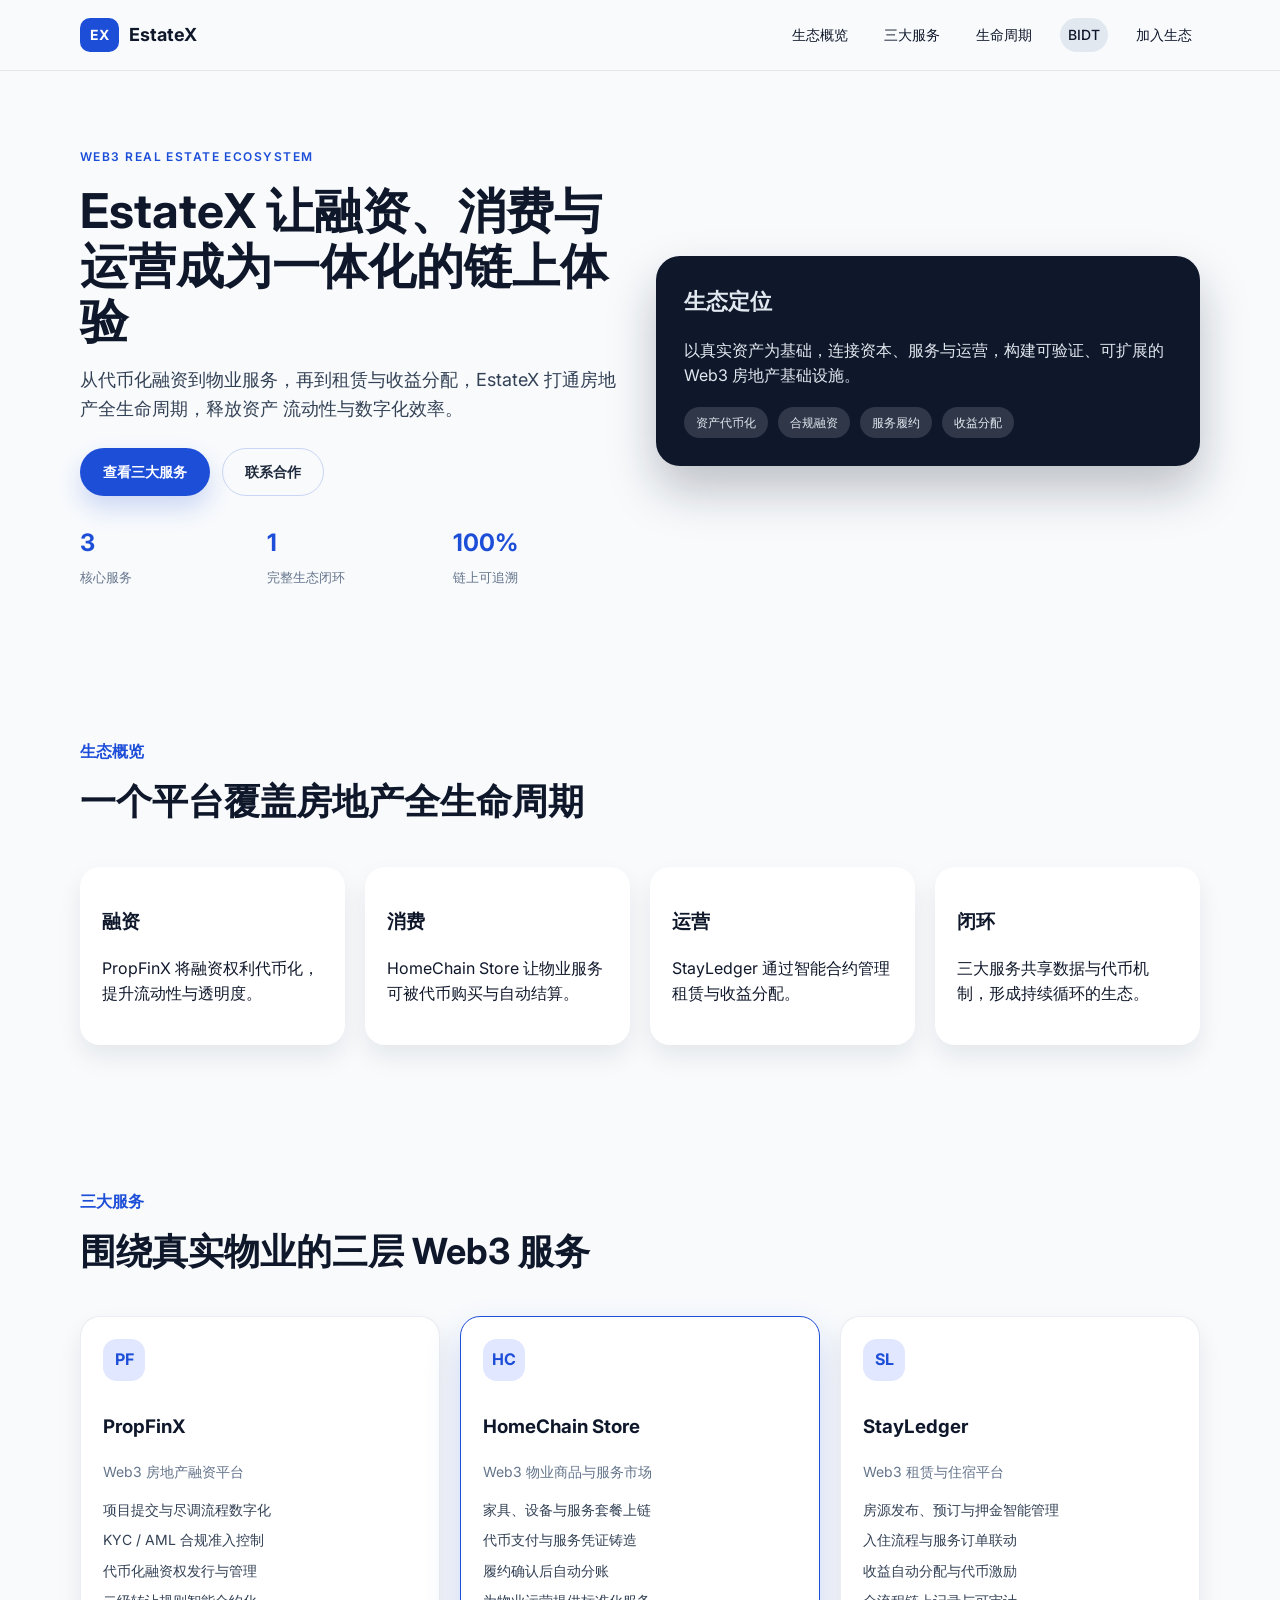
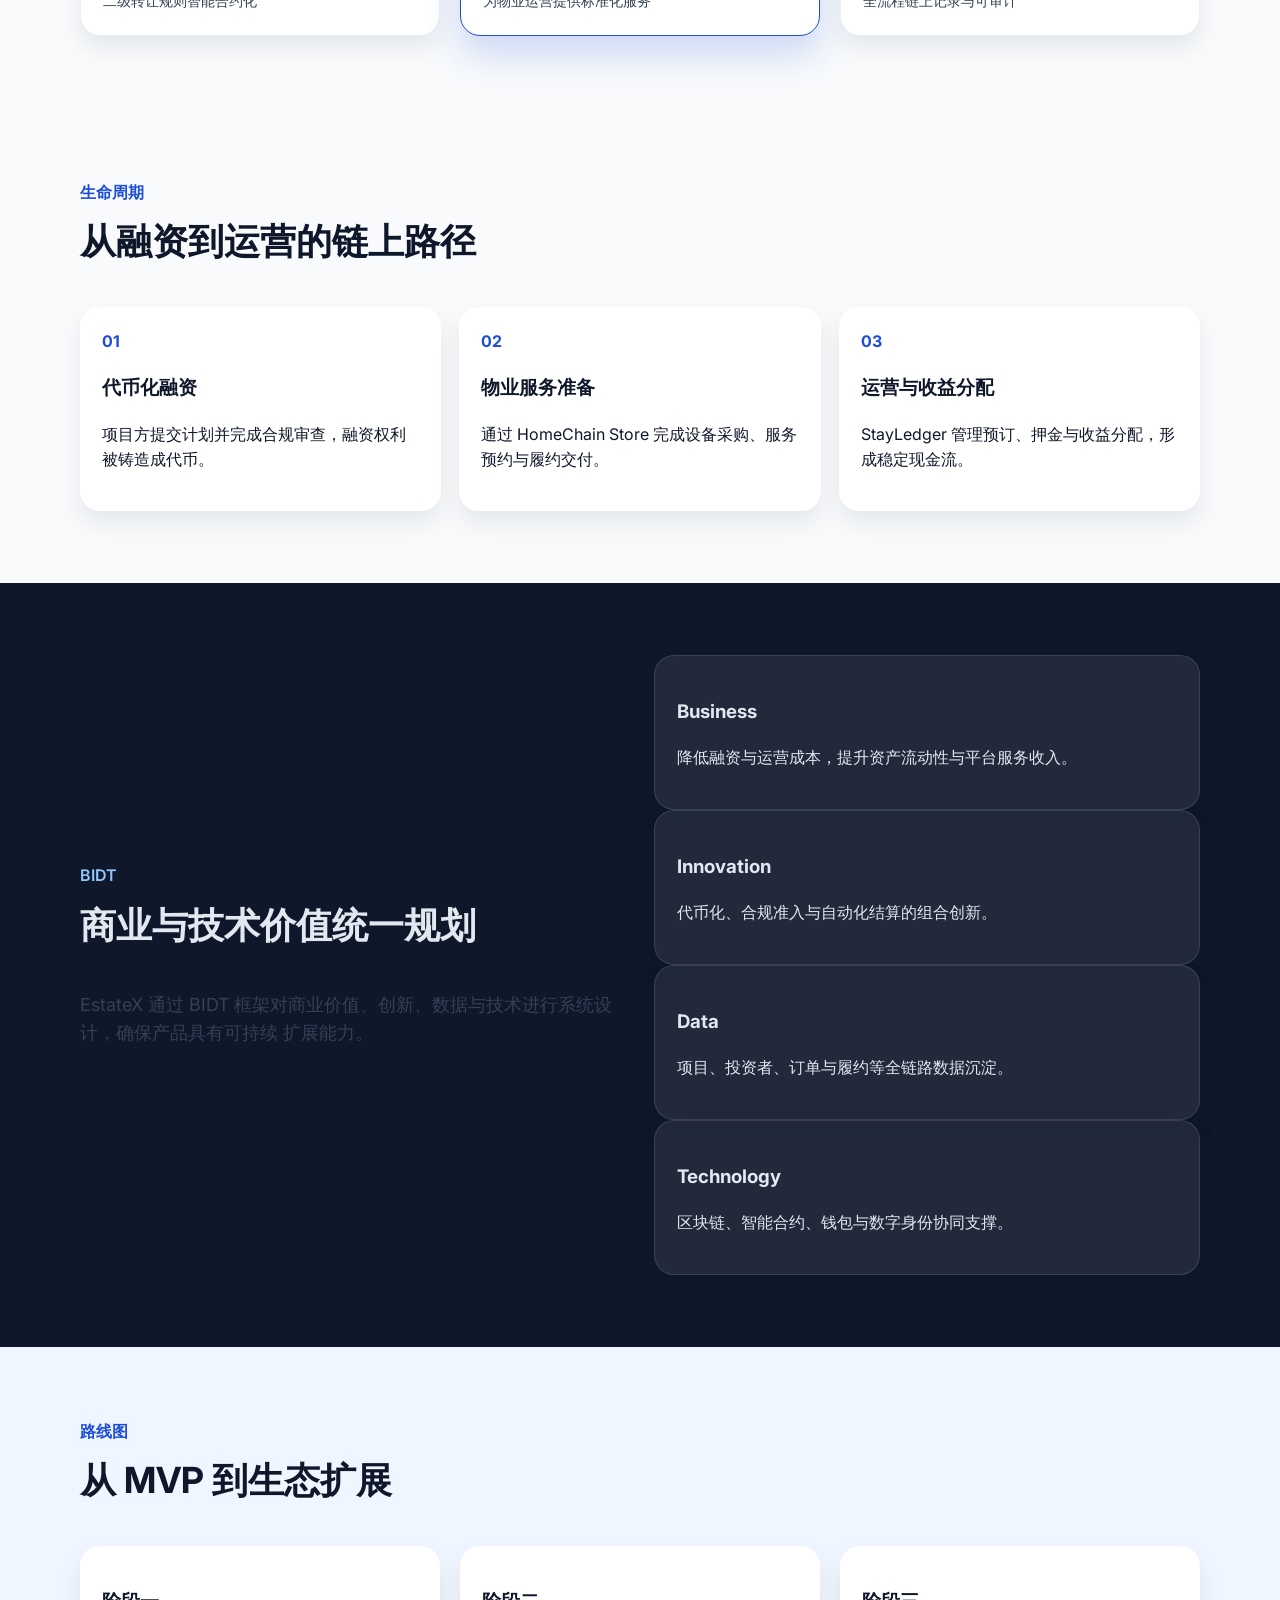
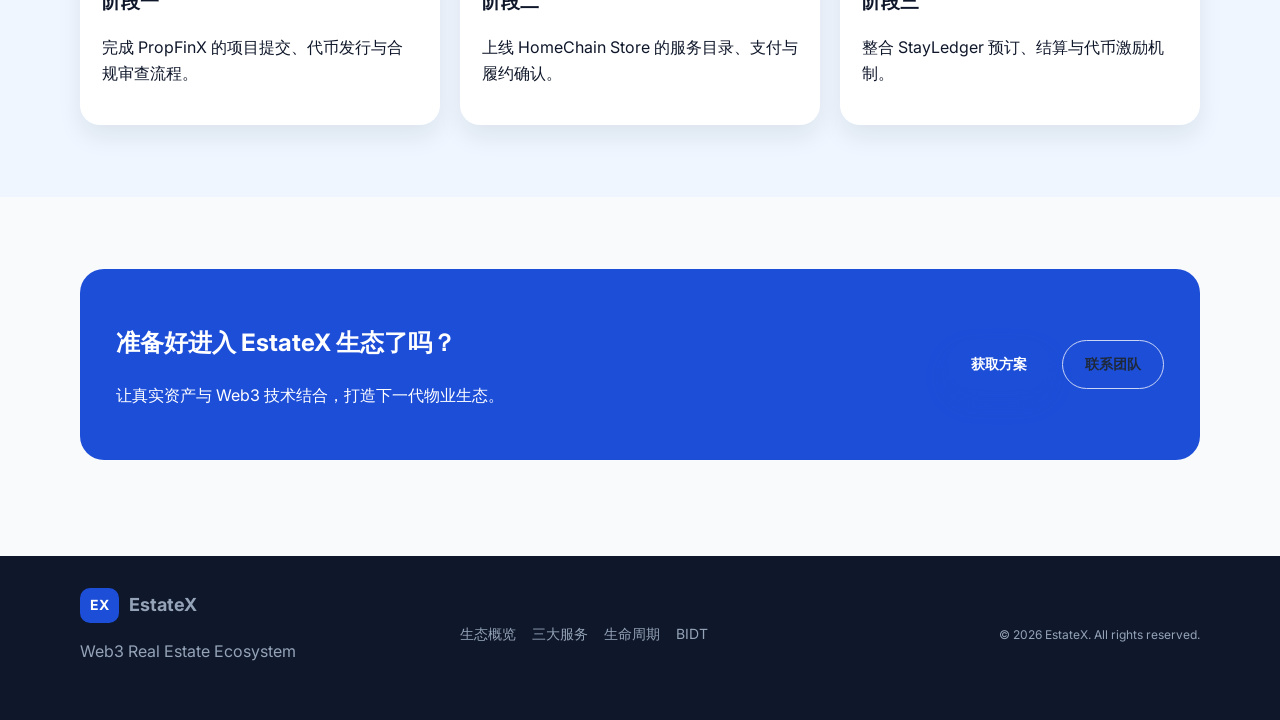
==== index.html @ 7e043b5d "first commit" ====
<!doctype html>
<html lang="zh-CN">
  <head>
    <meta charset="UTF-8" />
    <meta name="viewport" content="width=device-width, initial-scale=1.0" />
    <title>EstateX Web3 Property Ecosystem</title>
    <link rel="preconnect" href="https://fonts.googleapis.com" />
    <link rel="preconnect" href="https://fonts.gstatic.com" crossorigin />
    <link
      href="https://fonts.googleapis.com/css2?family=Inter:wght@300;400;500;600;700&display=swap"
      rel="stylesheet"
    />
    <link rel="stylesheet" href="styles.css" />
  </head>
  <body>
    <header class="site-header">
      <div class="container header-inner">
        <div class="brand">
          <span class="brand-mark">EX</span>
          <span class="brand-name">EstateX</span>
        </div>
        <nav class="nav">
          <a href="#overview">生态概览</a>
          <a href="#services">三大服务</a>
          <a href="#flow">生命周期</a>
          <a href="#bidi">BIDT</a>
          <a href="#cta">加入生态</a>
        </nav>
        <button class="nav-toggle" aria-label="打开导航">菜单</button>
      </div>
    </header>

    <main>
      <section class="hero">
        <div class="container hero-grid">
          <div class="hero-content">
            <p class="eyebrow">Web3 Real Estate Ecosystem</p>
            <h1>EstateX 让融资、消费与运营成为一体化的链上体验</h1>
            <p class="lead">
              从代币化融资到物业服务，再到租赁与收益分配，EstateX 打通房地产全生命周期，释放资产
              流动性与数字化效率。
            </p>
            <div class="hero-actions">
              <a class="button primary" href="#services">查看三大服务</a>
              <a class="button ghost" href="#cta">联系合作</a>
            </div>
            <div class="hero-metrics">
              <div>
                <h3>3</h3>
                <p>核心服务</p>
              </div>
              <div>
                <h3>1</h3>
                <p>完整生态闭环</p>
              </div>
              <div>
                <h3>100%</h3>
                <p>链上可追溯</p>
              </div>
            </div>
          </div>
          <div class="hero-card">
            <h2>生态定位</h2>
            <p>
              以真实资产为基础，连接资本、服务与运营，构建可验证、可扩展的 Web3 房地产基础设施。
            </p>
            <div class="tag-list">
              <span>资产代币化</span>
              <span>合规融资</span>
              <span>服务履约</span>
              <span>收益分配</span>
            </div>
          </div>
        </div>
      </section>

      <section id="overview" class="section overview">
        <div class="container">
          <div class="section-title">
            <p>生态概览</p>
            <h2>一个平台覆盖房地产全生命周期</h2>
          </div>
          <div class="overview-grid">
            <div class="overview-card">
              <h3>融资</h3>
              <p>PropFinX 将融资权利代币化，提升流动性与透明度。</p>
            </div>
            <div class="overview-card">
              <h3>消费</h3>
              <p>HomeChain Store 让物业服务可被代币购买与自动结算。</p>
            </div>
            <div class="overview-card">
              <h3>运营</h3>
              <p>StayLedger 通过智能合约管理租赁与收益分配。</p>
            </div>
            <div class="overview-card">
              <h3>闭环</h3>
              <p>三大服务共享数据与代币机制，形成持续循环的生态。</p>
            </div>
          </div>
        </div>
      </section>

      <section id="services" class="section services">
        <div class="container">
          <div class="section-title">
            <p>三大服务</p>
            <h2>围绕真实物业的三层 Web3 服务</h2>
          </div>
          <div class="service-grid">
            <article class="service-card">
              <div class="service-icon">PF</div>
              <h3>PropFinX</h3>
              <p class="service-subtitle">Web3 房地产融资平台</p>
              <ul class="service-list">
                <li>项目提交与尽调流程数字化</li>
                <li>KYC / AML 合规准入控制</li>
                <li>代币化融资权发行与管理</li>
                <li>二级转让规则智能合约化</li>
              </ul>
            </article>
            <article class="service-card highlight">
              <div class="service-icon">HC</div>
              <h3>HomeChain Store</h3>
              <p class="service-subtitle">Web3 物业商品与服务市场</p>
              <ul class="service-list">
                <li>家具、设备与服务套餐上链</li>
                <li>代币支付与服务凭证铸造</li>
                <li>履约确认后自动分账</li>
                <li>为物业运营提供标准化服务</li>
              </ul>
            </article>
            <article class="service-card">
              <div class="service-icon">SL</div>
              <h3>StayLedger</h3>
              <p class="service-subtitle">Web3 租赁与住宿平台</p>
              <ul class="service-list">
                <li>房源发布、预订与押金智能管理</li>
                <li>入住流程与服务订单联动</li>
                <li>收益自动分配与代币激励</li>
                <li>全流程链上记录与可审计</li>
              </ul>
            </article>
          </div>
        </div>
      </section>

      <section id="flow" class="section flow">
        <div class="container">
          <div class="section-title">
            <p>生命周期</p>
            <h2>从融资到运营的链上路径</h2>
          </div>
          <div class="flow-steps">
            <div class="flow-step">
              <span>01</span>
              <h3>代币化融资</h3>
              <p>项目方提交计划并完成合规审查，融资权利被铸造成代币。</p>
            </div>
            <div class="flow-step">
              <span>02</span>
              <h3>物业服务准备</h3>
              <p>通过 HomeChain Store 完成设备采购、服务预约与履约交付。</p>
            </div>
            <div class="flow-step">
              <span>03</span>
              <h3>运营与收益分配</h3>
              <p>StayLedger 管理预订、押金与收益分配，形成稳定现金流。</p>
            </div>
          </div>
        </div>
      </section>

      <section id="bidi" class="section bidi">
        <div class="container bidi-grid">
          <div>
            <div class="section-title">
              <p>BIDT</p>
              <h2>商业与技术价值统一规划</h2>
            </div>
            <p class="lead">
              EstateX 通过 BIDT 框架对商业价值、创新、数据与技术进行系统设计，确保产品具有可持续
              扩展能力。
            </p>
          </div>
          <div class="bidi-cards">
            <div class="bidi-card">
              <h3>Business</h3>
              <p>降低融资与运营成本，提升资产流动性与平台服务收入。</p>
            </div>
            <div class="bidi-card">
              <h3>Innovation</h3>
              <p>代币化、合规准入与自动化结算的组合创新。</p>
            </div>
            <div class="bidi-card">
              <h3>Data</h3>
              <p>项目、投资者、订单与履约等全链路数据沉淀。</p>
            </div>
            <div class="bidi-card">
              <h3>Technology</h3>
              <p>区块链、智能合约、钱包与数字身份协同支撑。</p>
            </div>
          </div>
        </div>
      </section>

      <section class="section roadmap">
        <div class="container">
          <div class="section-title">
            <p>路线图</p>
            <h2>从 MVP 到生态扩展</h2>
          </div>
          <div class="roadmap-grid">
            <div class="roadmap-card">
              <h3>阶段一</h3>
              <p>完成 PropFinX 的项目提交、代币发行与合规审查流程。</p>
            </div>
            <div class="roadmap-card">
              <h3>阶段二</h3>
              <p>上线 HomeChain Store 的服务目录、支付与履约确认。</p>
            </div>
            <div class="roadmap-card">
              <h3>阶段三</h3>
              <p>整合 StayLedger 预订、结算与代币激励机制。</p>
            </div>
          </div>
        </div>
      </section>

      <section id="cta" class="section cta">
        <div class="container cta-box">
          <div>
            <h2>准备好进入 EstateX 生态了吗？</h2>
            <p>让真实资产与 Web3 技术结合，打造下一代物业生态。</p>
          </div>
          <div class="cta-actions">
            <a class="button primary" href="#services">获取方案</a>
            <a class="button ghost" href="mailto:contact@estatex.io">联系团队</a>
          </div>
        </div>
      </section>
    </main>

    <footer class="site-footer">
      <div class="container footer-grid">
        <div>
          <div class="brand">
            <span class="brand-mark">EX</span>
            <span class="brand-name">EstateX</span>
          </div>
          <p>Web3 Real Estate Ecosystem</p>
        </div>
        <div class="footer-links">
          <a href="#overview">生态概览</a>
          <a href="#services">三大服务</a>
          <a href="#flow">生命周期</a>
          <a href="#bidi">BIDT</a>
        </div>
        <div class="footer-note">
          <p>© 2026 EstateX. All rights reserved.</p>
        </div>
      </div>
    </footer>

    <script src="app.js"></script>
  </body>
</html>
---- styles.css ----
*,
*::before,
*::after {
  box-sizing: border-box;
}

body {
  margin: 0;
  font-family: "Inter", "PingFang SC", "Microsoft YaHei", sans-serif;
  color: #0f172a;
  background: #f8fafc;
  line-height: 1.6;
}

a {
  color: inherit;
  text-decoration: none;
}

img {
  max-width: 100%;
  display: block;
}

.container {
  width: min(1120px, 90%);
  margin: 0 auto;
}

.site-header {
  position: sticky;
  top: 0;
  z-index: 10;
  background: rgba(248, 250, 252, 0.9);
  backdrop-filter: blur(12px);
  border-bottom: 1px solid rgba(15, 23, 42, 0.08);
}

.header-inner {
  display: flex;
  align-items: center;
  justify-content: space-between;
  padding: 18px 0;
  gap: 24px;
}

.brand {
  display: flex;
  align-items: center;
  gap: 10px;
  font-weight: 700;
}

.brand-mark {
  background: #1d4ed8;
  color: #fff;
  padding: 6px 10px;
  border-radius: 10px;
  font-size: 14px;
}

.brand-name {
  font-size: 18px;
}

.nav {
  display: flex;
  gap: 20px;
  font-size: 14px;
  font-weight: 500;
}

.nav a {
  padding: 6px 8px;
  border-radius: 999px;
  transition: all 0.2s ease;
}

.nav a.active,
.nav a:hover {
  background: #e2e8f0;
}

.nav-toggle {
  display: none;
  background: #0f172a;
  color: #fff;
  border: none;
  padding: 8px 12px;
  border-radius: 999px;
  font-size: 14px;
  cursor: pointer;
}

.hero {
  padding: 64px 0 80px;
}

.hero-grid {
  display: grid;
  grid-template-columns: repeat(auto-fit, minmax(280px, 1fr));
  gap: 32px;
  align-items: center;
}

.hero-content h1 {
  font-size: clamp(32px, 4vw, 48px);
  line-height: 1.15;
  margin: 16px 0;
}

.eyebrow {
  letter-spacing: 0.12em;
  text-transform: uppercase;
  font-size: 12px;
  color: #1d4ed8;
  font-weight: 600;
}

.lead {
  font-size: 18px;
  color: #334155;
}

.hero-actions {
  display: flex;
  gap: 12px;
  margin: 24px 0;
  flex-wrap: wrap;
}

.button {
  display: inline-flex;
  align-items: center;
  justify-content: center;
  padding: 12px 22px;
  border-radius: 999px;
  font-weight: 600;
  font-size: 14px;
  border: 1px solid transparent;
  transition: all 0.2s ease;
}

.button.primary {
  background: #1d4ed8;
  color: #fff;
  box-shadow: 0 12px 24px rgba(29, 78, 216, 0.2);
}

.button.primary:hover {
  background: #1e40af;
}

.button.ghost {
  background: transparent;
  border-color: #cbd5f5;
  color: #1e293b;
}

.button.ghost:hover {
  background: #e2e8f0;
}

.hero-metrics {
  display: grid;
  grid-template-columns: repeat(auto-fit, minmax(120px, 1fr));
  gap: 16px;
  margin-top: 28px;
}

.hero-metrics h3 {
  margin: 0;
  font-size: 24px;
  color: #1d4ed8;
}

.hero-metrics p {
  margin: 4px 0 0;
  color: #64748b;
  font-size: 13px;
}

.hero-card {
  background: #0f172a;
  color: #e2e8f0;
  padding: 28px;
  border-radius: 24px;
  box-shadow: 0 24px 48px rgba(15, 23, 42, 0.25);
}

.hero-card h2 {
  margin-top: 0;
  font-size: 22px;
}

.tag-list {
  display: flex;
  flex-wrap: wrap;
  gap: 10px;
  margin-top: 18px;
}

.tag-list span {
  background: rgba(226, 232, 240, 0.15);
  padding: 6px 12px;
  border-radius: 999px;
  font-size: 12px;
}

.section {
  padding: 72px 0;
}

.section-title {
  margin-bottom: 36px;
}

.section-title p {
  color: #1d4ed8;
  font-weight: 600;
  margin: 0 0 8px;
}

.section-title h2 {
  margin: 0;
  font-size: clamp(26px, 3vw, 36px);
}

.overview-grid,
.service-grid,
.roadmap-grid {
  display: grid;
  grid-template-columns: repeat(auto-fit, minmax(220px, 1fr));
  gap: 20px;
}

.overview-card,
.service-card,
.roadmap-card,
.flow-step,
.bidi-card {
  background: #fff;
  border-radius: 20px;
  padding: 22px;
  box-shadow: 0 12px 24px rgba(15, 23, 42, 0.08);
}

.service-card {
  border: 1px solid rgba(148, 163, 184, 0.2);
}

.service-card.highlight {
  border-color: #1d4ed8;
  box-shadow: 0 18px 36px rgba(29, 78, 216, 0.2);
}

.service-icon {
  display: inline-flex;
  align-items: center;
  justify-content: center;
  width: 42px;
  height: 42px;
  border-radius: 14px;
  background: #e0e7ff;
  color: #1d4ed8;
  font-weight: 700;
  margin-bottom: 12px;
}

.service-subtitle {
  color: #64748b;
  margin: 4px 0 16px;
  font-size: 14px;
}

.service-list {
  list-style: none;
  padding: 0;
  margin: 0;
  display: grid;
  gap: 8px;
  font-size: 14px;
  color: #334155;
}

.flow-steps {
  display: grid;
  grid-template-columns: repeat(auto-fit, minmax(240px, 1fr));
  gap: 18px;
}

.flow-step span {
  color: #1d4ed8;
  font-weight: 700;
  font-size: 16px;
}

.bidi {
  background: #0f172a;
  color: #e2e8f0;
}

.bidi .section-title p {
  color: #93c5fd;
}

.bidi-grid {
  display: grid;
  grid-template-columns: repeat(auto-fit, minmax(260px, 1fr));
  gap: 28px;
  align-items: center;
}

.bidi-card {
  background: rgba(255, 255, 255, 0.08);
  color: #e2e8f0;
  border: 1px solid rgba(148, 163, 184, 0.2);
}

.roadmap {
  background: #eff6ff;
}

.cta {
  padding-bottom: 96px;
}

.cta-box {
  background: #1d4ed8;
  color: #fff;
  padding: 36px;
  border-radius: 24px;
  display: flex;
  align-items: center;
  justify-content: space-between;
  gap: 24px;
  flex-wrap: wrap;
}

.cta-actions {
  display: flex;
  gap: 12px;
  flex-wrap: wrap;
}

.site-footer {
  background: #0f172a;
  color: #94a3b8;
  padding: 32px 0 40px;
}

.footer-grid {
  display: grid;
  grid-template-columns: repeat(auto-fit, minmax(200px, 1fr));
  gap: 20px;
  align-items: center;
}

.footer-links {
  display: flex;
  gap: 16px;
  flex-wrap: wrap;
  font-size: 14px;
}

.footer-note {
  text-align: right;
  font-size: 12px;
}

@media (max-width: 860px) {
  .nav {
    position: absolute;
    top: 72px;
    right: 5%;
    background: #fff;
    padding: 18px;
    border-radius: 16px;
    flex-direction: column;
    gap: 12px;
    box-shadow: 0 18px 36px rgba(15, 23, 42, 0.12);
    transform: scale(0.95);
    opacity: 0;
    pointer-events: none;
    transition: all 0.2s ease;
  }

  .nav.open {
    opacity: 1;
    pointer-events: auto;
    transform: scale(1);
  }

  .nav-toggle {
    display: inline-flex;
  }

  .footer-note {
    text-align: left;
  }
}

@media (max-width: 600px) {
  .hero {
    padding-top: 32px;
  }

  .cta-box {
    padding: 28px;
  }
}
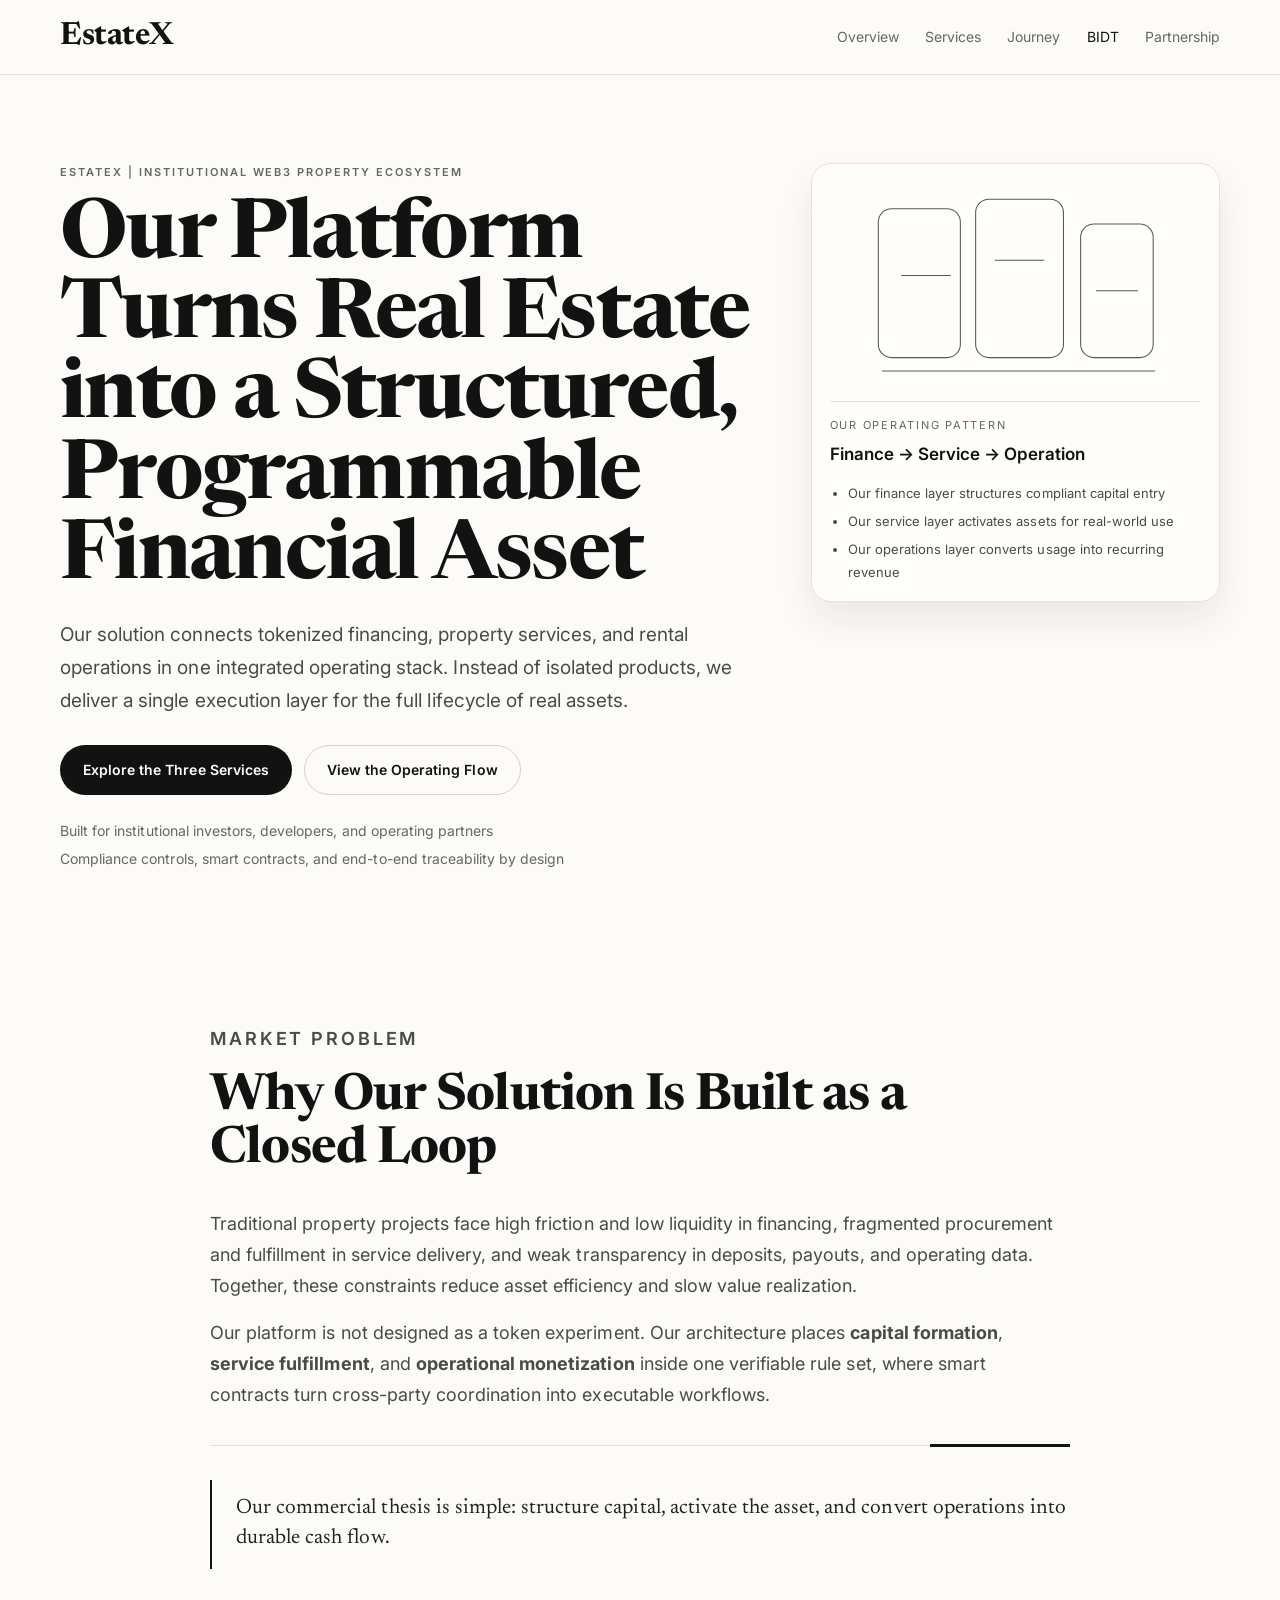
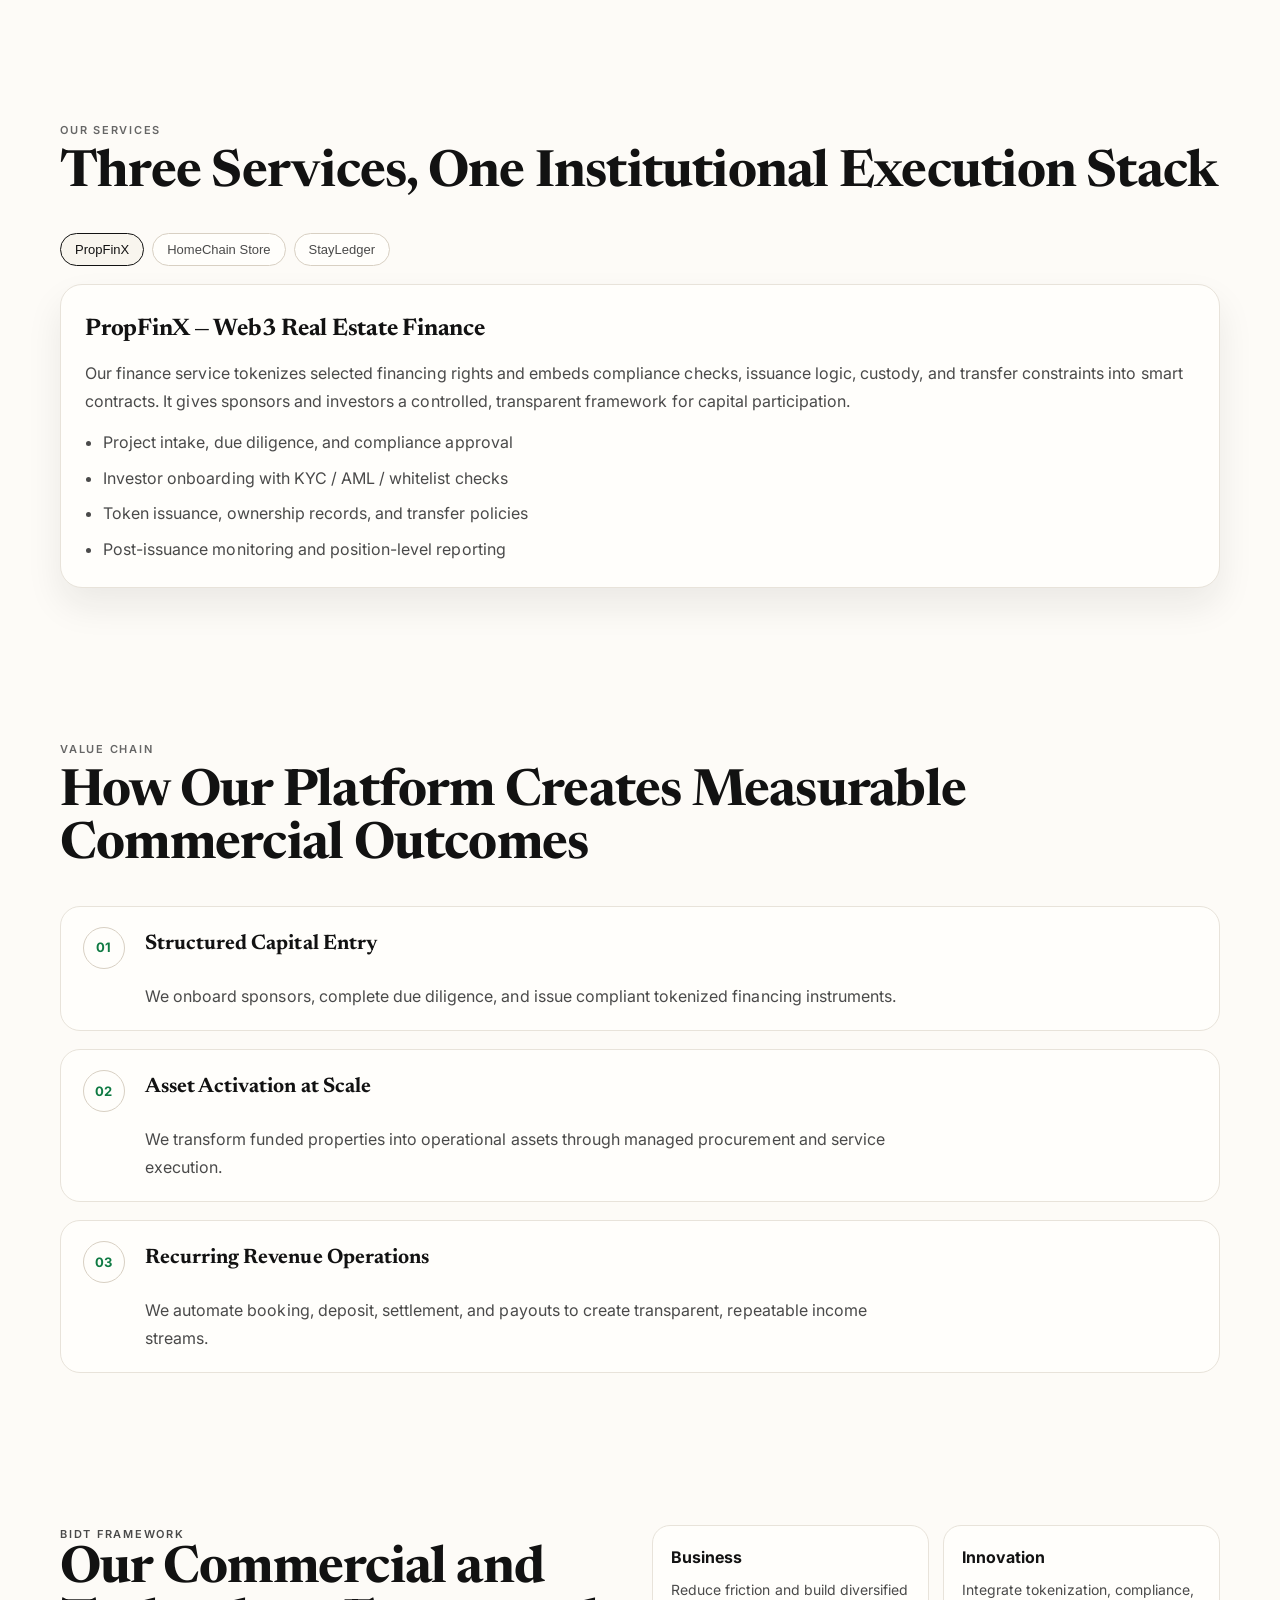
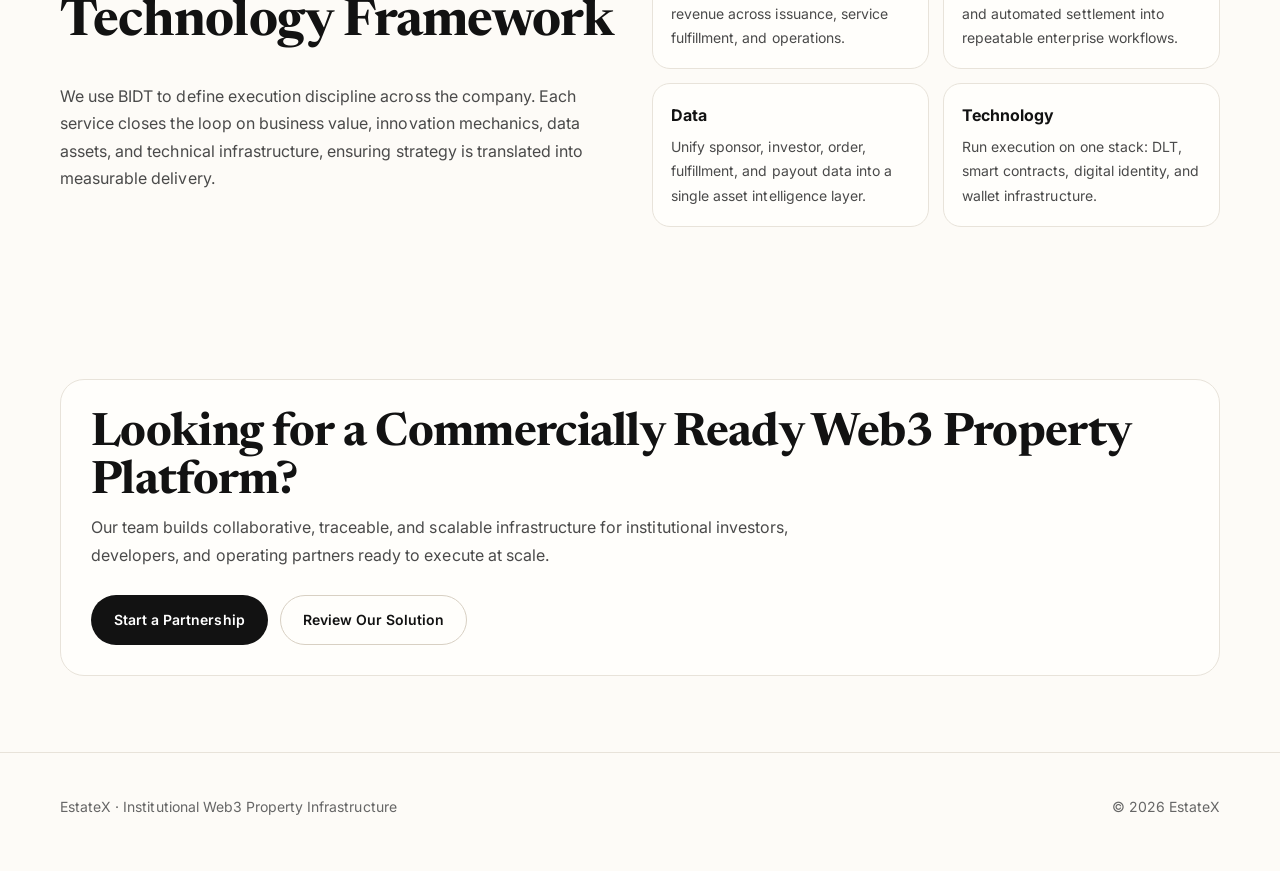
==== commit 70739354: "Refine premium site copy, layout, and interactions" ====
--- a/index.html
+++ b/index.html
@@ -1,267 +1,241 @@
 <!doctype html>
-<html lang="zh-CN">
+<html lang="en">
   <head>
     <meta charset="UTF-8" />
     <meta name="viewport" content="width=device-width, initial-scale=1.0" />
-    <title>EstateX Web3 Property Ecosystem</title>
+    <title>EstateX | Institutional Web3 Property Ecosystem</title>
     <link rel="preconnect" href="https://fonts.googleapis.com" />
     <link rel="preconnect" href="https://fonts.gstatic.com" crossorigin />
     <link
-      href="https://fonts.googleapis.com/css2?family=Inter:wght@300;400;500;600;700&display=swap"
+      href="https://fonts.googleapis.com/css2?family=Inter:wght@400;500;600;700&family=Newsreader:opsz,wght@6..72,500;6..72,700&display=swap"
       rel="stylesheet"
     />
     <link rel="stylesheet" href="styles.css" />
   </head>
   <body>
+    <div class="progress"></div>
     <header class="site-header">
-      <div class="container header-inner">
-        <div class="brand">
-          <span class="brand-mark">EX</span>
-          <span class="brand-name">EstateX</span>
-        </div>
+      <div class="shell header-inner">
+        <a class="brand" href="#top">EstateX</a>
         <nav class="nav">
-          <a href="#overview">生态概览</a>
-          <a href="#services">三大服务</a>
-          <a href="#flow">生命周期</a>
-          <a href="#bidi">BIDT</a>
-          <a href="#cta">加入生态</a>
+          <a href="#overview" class="scroll-link">Overview</a>
+          <a href="#services" class="scroll-link">Services</a>
+          <a href="#journey" class="scroll-link">Journey</a>
+          <a href="#bidi" class="scroll-link">BIDT</a>
+          <a href="#cta" class="scroll-link">Partnership</a>
         </nav>
-        <button class="nav-toggle" aria-label="打开导航">菜单</button>
+        <button class="nav-toggle" aria-label="Open navigation">Menu</button>
       </div>
     </header>
 
-    <main>
-      <section class="hero">
-        <div class="container hero-grid">
-          <div class="hero-content">
-            <p class="eyebrow">Web3 Real Estate Ecosystem</p>
-            <h1>EstateX 让融资、消费与运营成为一体化的链上体验</h1>
+    <main id="top">
+      <section class="hero" data-reveal>
+        <div class="shell hero-grid">
+          <article class="hero-main">
+            <p class="eyebrow">EstateX | Institutional Web3 Property Ecosystem</p>
+            <h1>Our Platform Turns Real Estate into a Structured, Programmable Financial Asset</h1>
             <p class="lead">
-              从代币化融资到物业服务，再到租赁与收益分配，EstateX 打通房地产全生命周期，释放资产
-              流动性与数字化效率。
+              Our solution connects tokenized financing, property services, and rental operations in one integrated
+              operating stack. Instead of isolated products, we deliver a single execution layer for the full
+              lifecycle of real assets.
             </p>
             <div class="hero-actions">
-              <a class="button primary" href="#services">查看三大服务</a>
-              <a class="button ghost" href="#cta">联系合作</a>
+              <a href="#services" class="button solid scroll-link">Explore the Three Services</a>
+              <a href="#journey" class="button ghost scroll-link">View the Operating Flow</a>
             </div>
-            <div class="hero-metrics">
-              <div>
-                <h3>3</h3>
-                <p>核心服务</p>
-              </div>
-              <div>
-                <h3>1</h3>
-                <p>完整生态闭环</p>
-              </div>
-              <div>
-                <h3>100%</h3>
-                <p>链上可追溯</p>
-              </div>
+            <ul class="hero-meta">
+              <li>Built for institutional investors, developers, and operating partners</li>
+              <li>Compliance controls, smart contracts, and end-to-end traceability by design</li>
+            </ul>
+          </article>
+          <aside class="hero-aside">
+            <svg viewBox="0 0 320 220" aria-hidden="true">
+              <rect x="16" y="28" width="86" height="156" rx="14"></rect>
+              <rect x="118" y="18" width="92" height="166" rx="14"></rect>
+              <rect x="228" y="44" width="76" height="140" rx="14"></rect>
+              <path d="M20 198h286"></path>
+              <path d="M40 98h52M138 82h52M244 114h44"></path>
+            </svg>
+            <div class="aside-note">
+              <p>Our Operating Pattern</p>
+              <h3>Finance → Service → Operation</h3>
+              <ul>
+                <li>Our finance layer structures compliant capital entry</li>
+                <li>Our service layer activates assets for real-world use</li>
+                <li>Our operations layer converts usage into recurring revenue</li>
+              </ul>
             </div>
-          </div>
-          <div class="hero-card">
-            <h2>生态定位</h2>
-            <p>
-              以真实资产为基础，连接资本、服务与运营，构建可验证、可扩展的 Web3 房地产基础设施。
-            </p>
-            <div class="tag-list">
-              <span>资产代币化</span>
-              <span>合规融资</span>
-              <span>服务履约</span>
-              <span>收益分配</span>
-            </div>
-          </div>
-        </div>
-      </section>
-
-      <section id="overview" class="section overview">
-        <div class="container">
-          <div class="section-title">
-            <p>生态概览</p>
-            <h2>一个平台覆盖房地产全生命周期</h2>
-          </div>
-          <div class="overview-grid">
-            <div class="overview-card">
-              <h3>融资</h3>
-              <p>PropFinX 将融资权利代币化，提升流动性与透明度。</p>
-            </div>
-            <div class="overview-card">
-              <h3>消费</h3>
-              <p>HomeChain Store 让物业服务可被代币购买与自动结算。</p>
-            </div>
-            <div class="overview-card">
-              <h3>运营</h3>
-              <p>StayLedger 通过智能合约管理租赁与收益分配。</p>
-            </div>
-            <div class="overview-card">
-              <h3>闭环</h3>
-              <p>三大服务共享数据与代币机制，形成持续循环的生态。</p>
-            </div>
-          </div>
-        </div>
-      </section>
-
-      <section id="services" class="section services">
-        <div class="container">
-          <div class="section-title">
-            <p>三大服务</p>
-            <h2>围绕真实物业的三层 Web3 服务</h2>
-          </div>
-          <div class="service-grid">
-            <article class="service-card">
-              <div class="service-icon">PF</div>
-              <h3>PropFinX</h3>
-              <p class="service-subtitle">Web3 房地产融资平台</p>
-              <ul class="service-list">
-                <li>项目提交与尽调流程数字化</li>
-                <li>KYC / AML 合规准入控制</li>
-                <li>代币化融资权发行与管理</li>
-                <li>二级转让规则智能合约化</li>
-              </ul>
-            </article>
-            <article class="service-card highlight">
-              <div class="service-icon">HC</div>
-              <h3>HomeChain Store</h3>
-              <p class="service-subtitle">Web3 物业商品与服务市场</p>
-              <ul class="service-list">
-                <li>家具、设备与服务套餐上链</li>
-                <li>代币支付与服务凭证铸造</li>
-                <li>履约确认后自动分账</li>
-                <li>为物业运营提供标准化服务</li>
-              </ul>
-            </article>
-            <article class="service-card">
-              <div class="service-icon">SL</div>
-              <h3>StayLedger</h3>
-              <p class="service-subtitle">Web3 租赁与住宿平台</p>
-              <ul class="service-list">
-                <li>房源发布、预订与押金智能管理</li>
-                <li>入住流程与服务订单联动</li>
-                <li>收益自动分配与代币激励</li>
-                <li>全流程链上记录与可审计</li>
-              </ul>
-            </article>
-          </div>
-        </div>
-      </section>
-
-      <section id="flow" class="section flow">
-        <div class="container">
-          <div class="section-title">
-            <p>生命周期</p>
-            <h2>从融资到运营的链上路径</h2>
-          </div>
-          <div class="flow-steps">
-            <div class="flow-step">
+          </aside>
+        </div>
+      </section>
+
+      <section id="overview" class="section" data-reveal>
+        <div class="shell text-flow">
+          <header class="section-head">
+            <p>Market Problem</p>
+            <h2>Why Our Solution Is Built as a Closed Loop</h2>
+          </header>
+          <p>
+            Traditional property projects face high friction and low liquidity in financing, fragmented procurement
+            and fulfillment in service delivery, and weak transparency in deposits, payouts, and operating data.
+            Together, these constraints reduce asset efficiency and slow value realization.
+          </p>
+          <p>
+            Our platform is not designed as a token experiment. Our architecture places
+            <strong>capital formation</strong>, <strong>service fulfillment</strong>, and
+            <strong>operational monetization</strong> inside one verifiable rule set, where smart contracts
+            turn cross-party coordination into executable workflows.
+          </p>
+          <div class="long-divider"></div>
+          <blockquote>
+            Our commercial thesis is simple: structure capital, activate the asset, and convert operations into durable cash flow.
+          </blockquote>
+        </div>
+      </section>
+
+      <section id="services" class="section" data-reveal>
+        <div class="shell">
+          <header class="section-head">
+            <p>Our Services</p>
+            <h2>Three Services, One Institutional Execution Stack</h2>
+          </header>
+          <div class="service-tabs" role="tablist" aria-label="Service switcher">
+            <button class="tab is-active" data-tab="propfinx" aria-selected="true">PropFinX</button>
+            <button class="tab" data-tab="homechain" aria-selected="false">HomeChain Store</button>
+            <button class="tab" data-tab="stayledger" aria-selected="false">StayLedger</button>
+          </div>
+
+          <div class="service-panel is-active" data-panel="propfinx">
+            <h3>PropFinX — Web3 Real Estate Finance</h3>
+            <p>
+              Our finance service tokenizes selected financing rights and embeds compliance checks, issuance logic,
+              custody, and transfer constraints into smart contracts. It gives sponsors and investors a controlled,
+              transparent framework for capital participation.
+            </p>
+            <ul>
+              <li>Project intake, due diligence, and compliance approval</li>
+              <li>Investor onboarding with KYC / AML / whitelist checks</li>
+              <li>Token issuance, ownership records, and transfer policies</li>
+              <li>Post-issuance monitoring and position-level reporting</li>
+            </ul>
+          </div>
+
+          <div class="service-panel" data-panel="homechain">
+            <h3>HomeChain Store — Property Goods & Services</h3>
+            <p>
+              Our service marketplace unifies property procurement and fulfillment in one governed process.
+              Funded assets can source furniture, equipment, cleaning, and maintenance through standardized
+              pay-to-fulfill-to-settle workflows.
+            </p>
+            <ul>
+              <li>Vendor onboarding and standardized service bundles</li>
+              <li>EST / stablecoin payments with service redemption records</li>
+              <li>Automated multi-party settlement on fulfillment confirmation</li>
+              <li>Trackable quality, fulfillment, and supplier performance data</li>
+            </ul>
+          </div>
+
+          <div class="service-panel" data-panel="stayledger">
+            <h3>StayLedger — Rental & Accommodation Operations</h3>
+            <p>
+              Our operations platform codifies booking, deposits, cancellation logic, payout distribution, and
+              service coordination. It moves assets from financeable to consistently monetized.
+            </p>
+            <ul>
+              <li>Standardized listing and booking operations</li>
+              <li>Deposit escrow and policy-based release mechanisms</li>
+              <li>Automated revenue distribution across all stakeholders</li>
+              <li>Operational data intelligence for long-term asset strategy</li>
+            </ul>
+          </div>
+        </div>
+      </section>
+
+      <section id="journey" class="section" data-reveal>
+        <div class="shell">
+          <header class="section-head">
+            <p>Value Chain</p>
+            <h2>How Our Platform Creates Measurable Commercial Outcomes</h2>
+          </header>
+          <div class="timeline">
+            <article>
               <span>01</span>
-              <h3>代币化融资</h3>
-              <p>项目方提交计划并完成合规审查，融资权利被铸造成代币。</p>
-            </div>
-            <div class="flow-step">
+              <h3>Structured Capital Entry</h3>
+              <p>We onboard sponsors, complete due diligence, and issue compliant tokenized financing instruments.</p>
+            </article>
+            <article>
               <span>02</span>
-              <h3>物业服务准备</h3>
-              <p>通过 HomeChain Store 完成设备采购、服务预约与履约交付。</p>
-            </div>
-            <div class="flow-step">
+              <h3>Asset Activation at Scale</h3>
+              <p>We transform funded properties into operational assets through managed procurement and service execution.</p>
+            </article>
+            <article>
               <span>03</span>
-              <h3>运营与收益分配</h3>
-              <p>StayLedger 管理预订、押金与收益分配，形成稳定现金流。</p>
-            </div>
-          </div>
-        </div>
-      </section>
-
-      <section id="bidi" class="section bidi">
-        <div class="container bidi-grid">
+              <h3>Recurring Revenue Operations</h3>
+              <p>We automate booking, deposit, settlement, and payouts to create transparent, repeatable income streams.</p>
+            </article>
+          </div>
+        </div>
+      </section>
+
+      <section id="bidi" class="section" data-reveal>
+        <div class="shell bidi-layout">
+          <div class="bidi-intro">
+            <header class="section-head">
+              <p>BIDT Framework</p>
+              <h2>Our Commercial and Technology Framework</h2>
+            </header>
+            <p>
+              We use BIDT to define execution discipline across the company. Each service closes the loop on
+              business value, innovation mechanics, data assets, and technical infrastructure, ensuring strategy
+              is translated into measurable delivery.
+            </p>
+          </div>
+          <div class="bidi-grid">
+            <article>
+              <h3>Business</h3>
+              <p>Reduce friction and build diversified revenue across issuance, service fulfillment, and operations.</p>
+            </article>
+            <article>
+              <h3>Innovation</h3>
+              <p>Integrate tokenization, compliance, and automated settlement into repeatable enterprise workflows.</p>
+            </article>
+            <article>
+              <h3>Data</h3>
+              <p>Unify sponsor, investor, order, fulfillment, and payout data into a single asset intelligence layer.</p>
+            </article>
+            <article>
+              <h3>Technology</h3>
+              <p>Run execution on one stack: DLT, smart contracts, digital identity, and wallet infrastructure.</p>
+            </article>
+          </div>
+        </div>
+      </section>
+
+      <section id="cta" class="section" data-reveal>
+        <div class="shell cta">
           <div>
-            <div class="section-title">
-              <p>BIDT</p>
-              <h2>商业与技术价值统一规划</h2>
-            </div>
-            <p class="lead">
-              EstateX 通过 BIDT 框架对商业价值、创新、数据与技术进行系统设计，确保产品具有可持续
-              扩展能力。
-            </p>
-          </div>
-          <div class="bidi-cards">
-            <div class="bidi-card">
-              <h3>Business</h3>
-              <p>降低融资与运营成本，提升资产流动性与平台服务收入。</p>
-            </div>
-            <div class="bidi-card">
-              <h3>Innovation</h3>
-              <p>代币化、合规准入与自动化结算的组合创新。</p>
-            </div>
-            <div class="bidi-card">
-              <h3>Data</h3>
-              <p>项目、投资者、订单与履约等全链路数据沉淀。</p>
-            </div>
-            <div class="bidi-card">
-              <h3>Technology</h3>
-              <p>区块链、智能合约、钱包与数字身份协同支撑。</p>
-            </div>
-          </div>
-        </div>
-      </section>
-
-      <section class="section roadmap">
-        <div class="container">
-          <div class="section-title">
-            <p>路线图</p>
-            <h2>从 MVP 到生态扩展</h2>
-          </div>
-          <div class="roadmap-grid">
-            <div class="roadmap-card">
-              <h3>阶段一</h3>
-              <p>完成 PropFinX 的项目提交、代币发行与合规审查流程。</p>
-            </div>
-            <div class="roadmap-card">
-              <h3>阶段二</h3>
-              <p>上线 HomeChain Store 的服务目录、支付与履约确认。</p>
-            </div>
-            <div class="roadmap-card">
-              <h3>阶段三</h3>
-              <p>整合 StayLedger 预订、结算与代币激励机制。</p>
-            </div>
-          </div>
-        </div>
-      </section>
-
-      <section id="cta" class="section cta">
-        <div class="container cta-box">
-          <div>
-            <h2>准备好进入 EstateX 生态了吗？</h2>
-            <p>让真实资产与 Web3 技术结合，打造下一代物业生态。</p>
+            <h2>Looking for a Commercially Ready Web3 Property Platform?</h2>
+            <p>
+              Our team builds collaborative, traceable, and scalable infrastructure for institutional investors,
+              developers, and operating partners ready to execute at scale.
+            </p>
           </div>
           <div class="cta-actions">
-            <a class="button primary" href="#services">获取方案</a>
-            <a class="button ghost" href="mailto:contact@estatex.io">联系团队</a>
+            <a class="button solid" href="mailto:contact@estatex.io">Start a Partnership</a>
+            <a class="button ghost scroll-link" href="#overview">Review Our Solution</a>
           </div>
         </div>
       </section>
     </main>
 
     <footer class="site-footer">
-      <div class="container footer-grid">
-        <div>
-          <div class="brand">
-            <span class="brand-mark">EX</span>
-            <span class="brand-name">EstateX</span>
-          </div>
-          <p>Web3 Real Estate Ecosystem</p>
-        </div>
-        <div class="footer-links">
-          <a href="#overview">生态概览</a>
-          <a href="#services">三大服务</a>
-          <a href="#flow">生命周期</a>
-          <a href="#bidi">BIDT</a>
-        </div>
-        <div class="footer-note">
-          <p>© 2026 EstateX. All rights reserved.</p>
-        </div>
+      <div class="shell footer">
+        <p>EstateX · Institutional Web3 Property Infrastructure</p>
+        <p>© 2026 EstateX</p>
       </div>
     </footer>
 
+    <button class="to-top" aria-label="Back to top">↑</button>
     <script src="app.js"></script>
   </body>
 </html>
--- a/styles.css
+++ b/styles.css
@@ -4,12 +4,30 @@
   box-sizing: border-box;
 }
 
+:root {
+  --paper: #fdfbf7;
+  --ink-950: #121212;
+  --ink-800: #222222;
+  --ink-600: #4a4a4a;
+  --ink-500: #666666;
+  --line: #e8e3da;
+  --line-strong: #d8d0c3;
+  --accent: #0f7a43;
+  --accent-soft: rgba(15, 122, 67, 0.08);
+  --shadow: 0 18px 36px rgba(22, 22, 22, 0.08);
+}
+
+html {
+  scroll-behavior: smooth;
+}
+
 body {
   margin: 0;
+  background: var(--paper);
+  color: var(--ink-950);
   font-family: "Inter", "PingFang SC", "Microsoft YaHei", sans-serif;
-  color: #0f172a;
-  background: #f8fafc;
-  line-height: 1.6;
+  line-height: 1.72;
+  letter-spacing: 0.002em;
 }
 
 a {
@@ -17,395 +35,532 @@
   text-decoration: none;
 }
 
-img {
-  max-width: 100%;
-  display: block;
-}
-
-.container {
-  width: min(1120px, 90%);
+.shell {
+  width: min(1160px, 92vw);
   margin: 0 auto;
+}
+
+.progress {
+  position: fixed;
+  top: 0;
+  left: 0;
+  width: 0;
+  height: 2px;
+  background: var(--ink-950);
+  z-index: 40;
 }
 
 .site-header {
   position: sticky;
   top: 0;
-  z-index: 10;
-  background: rgba(248, 250, 252, 0.9);
-  backdrop-filter: blur(12px);
-  border-bottom: 1px solid rgba(15, 23, 42, 0.08);
+  z-index: 30;
+  border-bottom: 1px solid var(--line);
+  background: color-mix(in srgb, var(--paper) 92%, white 8%);
+  backdrop-filter: blur(10px);
 }
 
 .header-inner {
+  min-height: 74px;
   display: flex;
   align-items: center;
   justify-content: space-between;
-  padding: 18px 0;
   gap: 24px;
 }
 
 .brand {
+  font-family: "Newsreader", "Georgia", serif;
+  font-size: 32px;
+  font-weight: 700;
+  letter-spacing: -0.012em;
+}
+
+.nav {
   display: flex;
   align-items: center;
-  gap: 10px;
-  font-weight: 700;
-}
-
-.brand-mark {
-  background: #1d4ed8;
-  color: #fff;
-  padding: 6px 10px;
-  border-radius: 10px;
+  gap: 26px;
   font-size: 14px;
 }
 
-.brand-name {
-  font-size: 18px;
-}
-
-.nav {
-  display: flex;
-  gap: 20px;
-  font-size: 14px;
-  font-weight: 500;
-}
-
 .nav a {
-  padding: 6px 8px;
-  border-radius: 999px;
-  transition: all 0.2s ease;
+  color: var(--ink-500);
+  transition: color 0.24s ease;
 }
 
 .nav a.active,
 .nav a:hover {
-  background: #e2e8f0;
+  color: var(--ink-950);
 }
 
 .nav-toggle {
   display: none;
-  background: #0f172a;
-  color: #fff;
-  border: none;
-  padding: 8px 12px;
+  border: 1px solid var(--line-strong);
+  background: transparent;
+  color: var(--ink-950);
   border-radius: 999px;
-  font-size: 14px;
-  cursor: pointer;
+  padding: 7px 13px;
+  font-size: 13px;
 }
 
 .hero {
-  padding: 64px 0 80px;
+  padding: 88px 0 76px;
 }
 
 .hero-grid {
   display: grid;
-  grid-template-columns: repeat(auto-fit, minmax(280px, 1fr));
-  gap: 32px;
-  align-items: center;
-}
-
-.hero-content h1 {
-  font-size: clamp(32px, 4vw, 48px);
-  line-height: 1.15;
-  margin: 16px 0;
+  grid-template-columns: minmax(0, 1.45fr) minmax(0, 0.85fr);
+  gap: 52px;
+  align-items: start;
 }
 
 .eyebrow {
-  letter-spacing: 0.12em;
+  margin: 0;
+  color: var(--ink-500);
+  font-size: 11px;
   text-transform: uppercase;
-  font-size: 12px;
-  color: #1d4ed8;
+  letter-spacing: 0.18em;
   font-weight: 600;
 }
 
+.hero h1 {
+  margin: 16px 0 20px;
+  font-family: "Newsreader", "Georgia", serif;
+  font-size: clamp(46px, 6.4vw, 86px);
+  line-height: 0.98;
+  letter-spacing: -0.02em;
+}
+
 .lead {
-  font-size: 18px;
-  color: #334155;
+  margin: 0 0 14px;
+  max-width: 760px;
+  font-size: 19px;
+  color: var(--ink-600);
 }
 
 .hero-actions {
-  display: flex;
+  margin-top: 28px;
+  display: flex;
+  flex-wrap: wrap;
   gap: 12px;
-  margin: 24px 0;
-  flex-wrap: wrap;
 }
 
 .button {
   display: inline-flex;
   align-items: center;
   justify-content: center;
+  border-radius: 999px;
   padding: 12px 22px;
+  font-size: 14px;
+  font-weight: 600;
+  transition: all 0.22s ease;
+  border: 1px solid transparent;
+}
+
+.button.solid {
+  background: var(--ink-950);
+  color: white;
+}
+
+.button.solid:hover {
+  transform: translateY(-1px);
+}
+
+.button.ghost {
+  border-color: var(--line-strong);
+  color: var(--ink-950);
+}
+
+.button.ghost:hover {
+  background: #f5f2eb;
+}
+
+.hero-meta {
+  margin: 24px 0 0;
+  padding: 0;
+  list-style: none;
+  color: var(--ink-500);
+  font-size: 14px;
+  display: grid;
+  gap: 4px;
+}
+
+.hero-aside {
+  border: 1px solid var(--line);
+  border-radius: 20px;
+  background: #fffefb;
+  padding: 18px;
+  box-shadow: var(--shadow);
+}
+
+.hero-aside svg {
+  width: 100%;
+  height: 210px;
+  stroke: var(--ink-950);
+  fill: transparent;
+  stroke-width: 1.1;
+  opacity: 0.7;
+}
+
+.aside-note {
+  border-top: 1px solid var(--line);
+  padding-top: 14px;
+}
+
+.aside-note p {
+  margin: 0 0 6px;
+  font-size: 11px;
+  color: var(--ink-500);
+  text-transform: uppercase;
+  letter-spacing: 0.16em;
+}
+
+.aside-note h3 {
+  margin: 0;
+  font-size: 17px;
+  font-weight: 600;
+}
+
+.aside-note ul {
+  margin: 12px 0 0;
+  padding-left: 18px;
+  color: var(--ink-600);
+  font-size: 13px;
+  display: grid;
+  gap: 6px;
+}
+
+.section {
+  padding: 76px 0;
+}
+
+.section-head {
+  margin-bottom: 32px;
+}
+
+.section-head p {
+  margin: 0 0 8px;
+  color: var(--ink-500);
+  text-transform: uppercase;
+  letter-spacing: 0.16em;
+  font-size: 11px;
+  font-weight: 600;
+}
+
+.section-head h2 {
+  margin: 0;
+  font-family: "Newsreader", "Georgia", serif;
+  font-size: clamp(32px, 4vw, 52px);
+  line-height: 1.04;
+  letter-spacing: -0.015em;
+}
+
+.text-flow {
+  max-width: 860px;
+}
+
+.text-flow p {
+  margin: 0 0 16px;
+  color: var(--ink-600);
+  font-size: 18px;
+}
+
+.long-divider {
+  height: 1px;
+  margin: 34px 0;
+  background: var(--line);
+  position: relative;
+}
+
+.long-divider::after {
+  content: "";
+  position: absolute;
+  inset: -1px 0 auto auto;
+  width: 140px;
+  height: 3px;
+  background: var(--ink-950);
+}
+
+blockquote {
+  margin: 0;
+  border-left: 2px solid var(--ink-950);
+  padding: 14px 0 14px 24px;
+  font-size: 21px;
+  line-height: 1.45;
+  color: var(--ink-800);
+  font-family: "Newsreader", "Georgia", serif;
+}
+
+.service-tabs {
+  display: flex;
+  flex-wrap: wrap;
+  gap: 8px;
+  margin-bottom: 18px;
+}
+
+.tab {
+  border: 1px solid var(--line-strong);
+  background: #fffefb;
   border-radius: 999px;
-  font-weight: 600;
-  font-size: 14px;
-  border: 1px solid transparent;
-  transition: all 0.2s ease;
-}
-
-.button.primary {
-  background: #1d4ed8;
-  color: #fff;
-  box-shadow: 0 12px 24px rgba(29, 78, 216, 0.2);
-}
-
-.button.primary:hover {
-  background: #1e40af;
-}
-
-.button.ghost {
-  background: transparent;
-  border-color: #cbd5f5;
-  color: #1e293b;
-}
-
-.button.ghost:hover {
-  background: #e2e8f0;
-}
-
-.hero-metrics {
-  display: grid;
-  grid-template-columns: repeat(auto-fit, minmax(120px, 1fr));
-  gap: 16px;
-  margin-top: 28px;
-}
-
-.hero-metrics h3 {
-  margin: 0;
+  padding: 8px 14px;
+  font-size: 13px;
+  color: var(--ink-600);
+  transition: all 0.22s ease;
+}
+
+.tab.is-active {
+  border-color: var(--ink-950);
+  color: var(--ink-950);
+  background: #f8f5ee;
+}
+
+.service-panel {
+  display: none;
+  border: 1px solid var(--line);
+  border-radius: 22px;
+  background: #fffefb;
+  padding: 24px;
+  box-shadow: var(--shadow);
+}
+
+.service-panel.is-active {
+  display: block;
+  animation: fadeUp 0.45s ease;
+}
+
+.service-panel h3 {
+  margin: 0 0 10px;
   font-size: 24px;
-  color: #1d4ed8;
-}
-
-.hero-metrics p {
-  margin: 4px 0 0;
-  color: #64748b;
-  font-size: 13px;
-}
-
-.hero-card {
-  background: #0f172a;
-  color: #e2e8f0;
-  padding: 28px;
-  border-radius: 24px;
-  box-shadow: 0 24px 48px rgba(15, 23, 42, 0.25);
-}
-
-.hero-card h2 {
-  margin-top: 0;
-  font-size: 22px;
-}
-
-.tag-list {
-  display: flex;
-  flex-wrap: wrap;
-  gap: 10px;
-  margin-top: 18px;
-}
-
-.tag-list span {
-  background: rgba(226, 232, 240, 0.15);
-  padding: 6px 12px;
-  border-radius: 999px;
-  font-size: 12px;
-}
-
-.section {
-  padding: 72px 0;
-}
-
-.section-title {
-  margin-bottom: 36px;
-}
-
-.section-title p {
-  color: #1d4ed8;
-  font-weight: 600;
-  margin: 0 0 8px;
-}
-
-.section-title h2 {
-  margin: 0;
-  font-size: clamp(26px, 3vw, 36px);
-}
-
-.overview-grid,
-.service-grid,
-.roadmap-grid {
-  display: grid;
-  grid-template-columns: repeat(auto-fit, minmax(220px, 1fr));
-  gap: 20px;
-}
-
-.overview-card,
-.service-card,
-.roadmap-card,
-.flow-step,
-.bidi-card {
-  background: #fff;
+  font-family: "Newsreader", "Georgia", serif;
+  letter-spacing: -0.01em;
+}
+
+.service-panel p {
+  margin: 0 0 14px;
+  color: var(--ink-600);
+}
+
+.service-panel ul {
+  margin: 0;
+  padding-left: 18px;
+  color: var(--ink-600);
+  display: grid;
+  gap: 8px;
+}
+
+.timeline {
+  display: grid;
+  gap: 18px;
+}
+
+.timeline article {
+  border: 1px solid var(--line);
   border-radius: 20px;
-  padding: 22px;
-  box-shadow: 0 12px 24px rgba(15, 23, 42, 0.08);
-}
-
-.service-card {
-  border: 1px solid rgba(148, 163, 184, 0.2);
-}
-
-.service-card.highlight {
-  border-color: #1d4ed8;
-  box-shadow: 0 18px 36px rgba(29, 78, 216, 0.2);
-}
-
-.service-icon {
-  display: inline-flex;
-  align-items: center;
-  justify-content: center;
+  padding: 20px 22px;
+  background: #fffefb;
+  display: grid;
+  grid-template-columns: 48px 1fr;
+  gap: 14px;
+  align-items: start;
+}
+
+.timeline span {
+  display: inline-grid;
+  place-items: center;
   width: 42px;
   height: 42px;
-  border-radius: 14px;
-  background: #e0e7ff;
-  color: #1d4ed8;
+  border-radius: 50%;
+  border: 1px solid var(--line-strong);
   font-weight: 700;
-  margin-bottom: 12px;
-}
-
-.service-subtitle {
-  color: #64748b;
-  margin: 4px 0 16px;
+  font-size: 13px;
+  color: var(--accent);
+}
+
+.timeline h3 {
+  margin: 0 0 4px;
+  font-size: 21px;
+  font-family: "Newsreader", "Georgia", serif;
+  grid-column: 2;
+}
+
+.timeline p {
+  margin: 0;
+  color: var(--ink-600);
+  grid-column: 2;
+  max-width: 760px;
+}
+
+.bidi-layout {
+  display: grid;
+  grid-template-columns: minmax(0, 1fr) minmax(0, 1fr);
+  gap: 24px;
+}
+
+.bidi-intro p {
+  margin: 0;
+  color: var(--ink-600);
+}
+
+.bidi-grid {
+  display: grid;
+  grid-template-columns: repeat(2, minmax(0, 1fr));
+  gap: 14px;
+}
+
+.bidi-grid article {
+  border: 1px solid var(--line);
+  border-radius: 18px;
+  padding: 18px;
+  background: #fffefb;
+}
+
+.bidi-grid h3 {
+  margin: 0 0 6px;
+  font-size: 16px;
+}
+
+.bidi-grid p {
+  margin: 0;
+  color: var(--ink-600);
   font-size: 14px;
 }
 
-.service-list {
-  list-style: none;
-  padding: 0;
-  margin: 0;
-  display: grid;
-  gap: 8px;
+.cta {
+  border: 1px solid var(--line);
+  border-radius: 24px;
+  padding: 30px;
+  display: flex;
+  justify-content: space-between;
+  gap: 26px;
+  flex-wrap: wrap;
+  background: #fffefb;
+}
+
+.cta h2 {
+  margin: 0 0 8px;
+  font-family: "Newsreader", "Georgia", serif;
+  font-size: clamp(30px, 4vw, 46px);
+  line-height: 1.05;
+  letter-spacing: -0.015em;
+}
+
+.cta p {
+  margin: 0;
+  color: var(--ink-600);
+  max-width: 760px;
+}
+
+.cta-actions {
+  display: flex;
+  gap: 12px;
+  align-items: flex-start;
+}
+
+.site-footer {
+  border-top: 1px solid var(--line);
+  padding: 28px 0 38px;
+}
+
+.footer {
+  display: flex;
+  justify-content: space-between;
+  gap: 20px;
+  flex-wrap: wrap;
+  color: var(--ink-500);
   font-size: 14px;
-  color: #334155;
-}
-
-.flow-steps {
-  display: grid;
-  grid-template-columns: repeat(auto-fit, minmax(240px, 1fr));
-  gap: 18px;
-}
-
-.flow-step span {
-  color: #1d4ed8;
-  font-weight: 700;
-  font-size: 16px;
-}
-
-.bidi {
-  background: #0f172a;
-  color: #e2e8f0;
-}
-
-.bidi .section-title p {
-  color: #93c5fd;
-}
-
-.bidi-grid {
-  display: grid;
-  grid-template-columns: repeat(auto-fit, minmax(260px, 1fr));
-  gap: 28px;
-  align-items: center;
-}
-
-.bidi-card {
-  background: rgba(255, 255, 255, 0.08);
-  color: #e2e8f0;
-  border: 1px solid rgba(148, 163, 184, 0.2);
-}
-
-.roadmap {
-  background: #eff6ff;
-}
-
-.cta {
-  padding-bottom: 96px;
-}
-
-.cta-box {
-  background: #1d4ed8;
-  color: #fff;
-  padding: 36px;
-  border-radius: 24px;
-  display: flex;
-  align-items: center;
-  justify-content: space-between;
-  gap: 24px;
-  flex-wrap: wrap;
-}
-
-.cta-actions {
-  display: flex;
-  gap: 12px;
-  flex-wrap: wrap;
-}
-
-.site-footer {
-  background: #0f172a;
-  color: #94a3b8;
-  padding: 32px 0 40px;
-}
-
-.footer-grid {
-  display: grid;
-  grid-template-columns: repeat(auto-fit, minmax(200px, 1fr));
-  gap: 20px;
-  align-items: center;
-}
-
-.footer-links {
-  display: flex;
-  gap: 16px;
-  flex-wrap: wrap;
-  font-size: 14px;
-}
-
-.footer-note {
-  text-align: right;
-  font-size: 12px;
+}
+
+.to-top {
+  position: fixed;
+  right: 20px;
+  bottom: 20px;
+  width: 40px;
+  height: 40px;
+  border-radius: 50%;
+  border: 1px solid var(--line-strong);
+  background: #fffefb;
+  color: var(--ink-950);
+  opacity: 0;
+  pointer-events: none;
+  transition: all 0.22s ease;
+}
+
+.to-top.show {
+  opacity: 1;
+  pointer-events: auto;
+}
+
+[data-reveal] {
+  opacity: 0;
+  transform: translateY(16px);
+  transition: all 0.65s ease;
+}
+
+[data-reveal].is-visible {
+  opacity: 1;
+  transform: translateY(0);
+}
+
+@keyframes fadeUp {
+  from {
+    opacity: 0;
+    transform: translateY(8px);
+  }
+  to {
+    opacity: 1;
+    transform: translateY(0);
+  }
+}
+
+@media (max-width: 980px) {
+  .hero-grid,
+  .bidi-layout {
+    grid-template-columns: 1fr;
+  }
+
+  .hero h1 {
+    font-size: clamp(40px, 11vw, 64px);
+  }
 }
 
 @media (max-width: 860px) {
   .nav {
     position: absolute;
-    top: 72px;
-    right: 5%;
-    background: #fff;
-    padding: 18px;
-    border-radius: 16px;
+    right: 4vw;
+    top: 64px;
     flex-direction: column;
-    gap: 12px;
-    box-shadow: 0 18px 36px rgba(15, 23, 42, 0.12);
-    transform: scale(0.95);
+    align-items: flex-start;
+    gap: 10px;
+    padding: 14px;
+    border: 1px solid var(--line-strong);
+    border-radius: 14px;
+    background: #fffefb;
     opacity: 0;
     pointer-events: none;
-    transition: all 0.2s ease;
+    transform: translateY(-8px);
+    transition: all 0.24s ease;
   }
 
   .nav.open {
     opacity: 1;
     pointer-events: auto;
-    transform: scale(1);
+    transform: translateY(0);
   }
 
   .nav-toggle {
     display: inline-flex;
   }
-
-  .footer-note {
-    text-align: left;
-  }
-}
-
-@media (max-width: 600px) {
+}
+
+@media (max-width: 680px) {
   .hero {
-    padding-top: 32px;
-  }
-
-  .cta-box {
-    padding: 28px;
-  }
-}
+    padding-top: 62px;
+  }
+
+  .service-panel,
+  .cta {
+    padding: 20px;
+  }
+
+  blockquote {
+    font-size: 18px;
+  }
+}
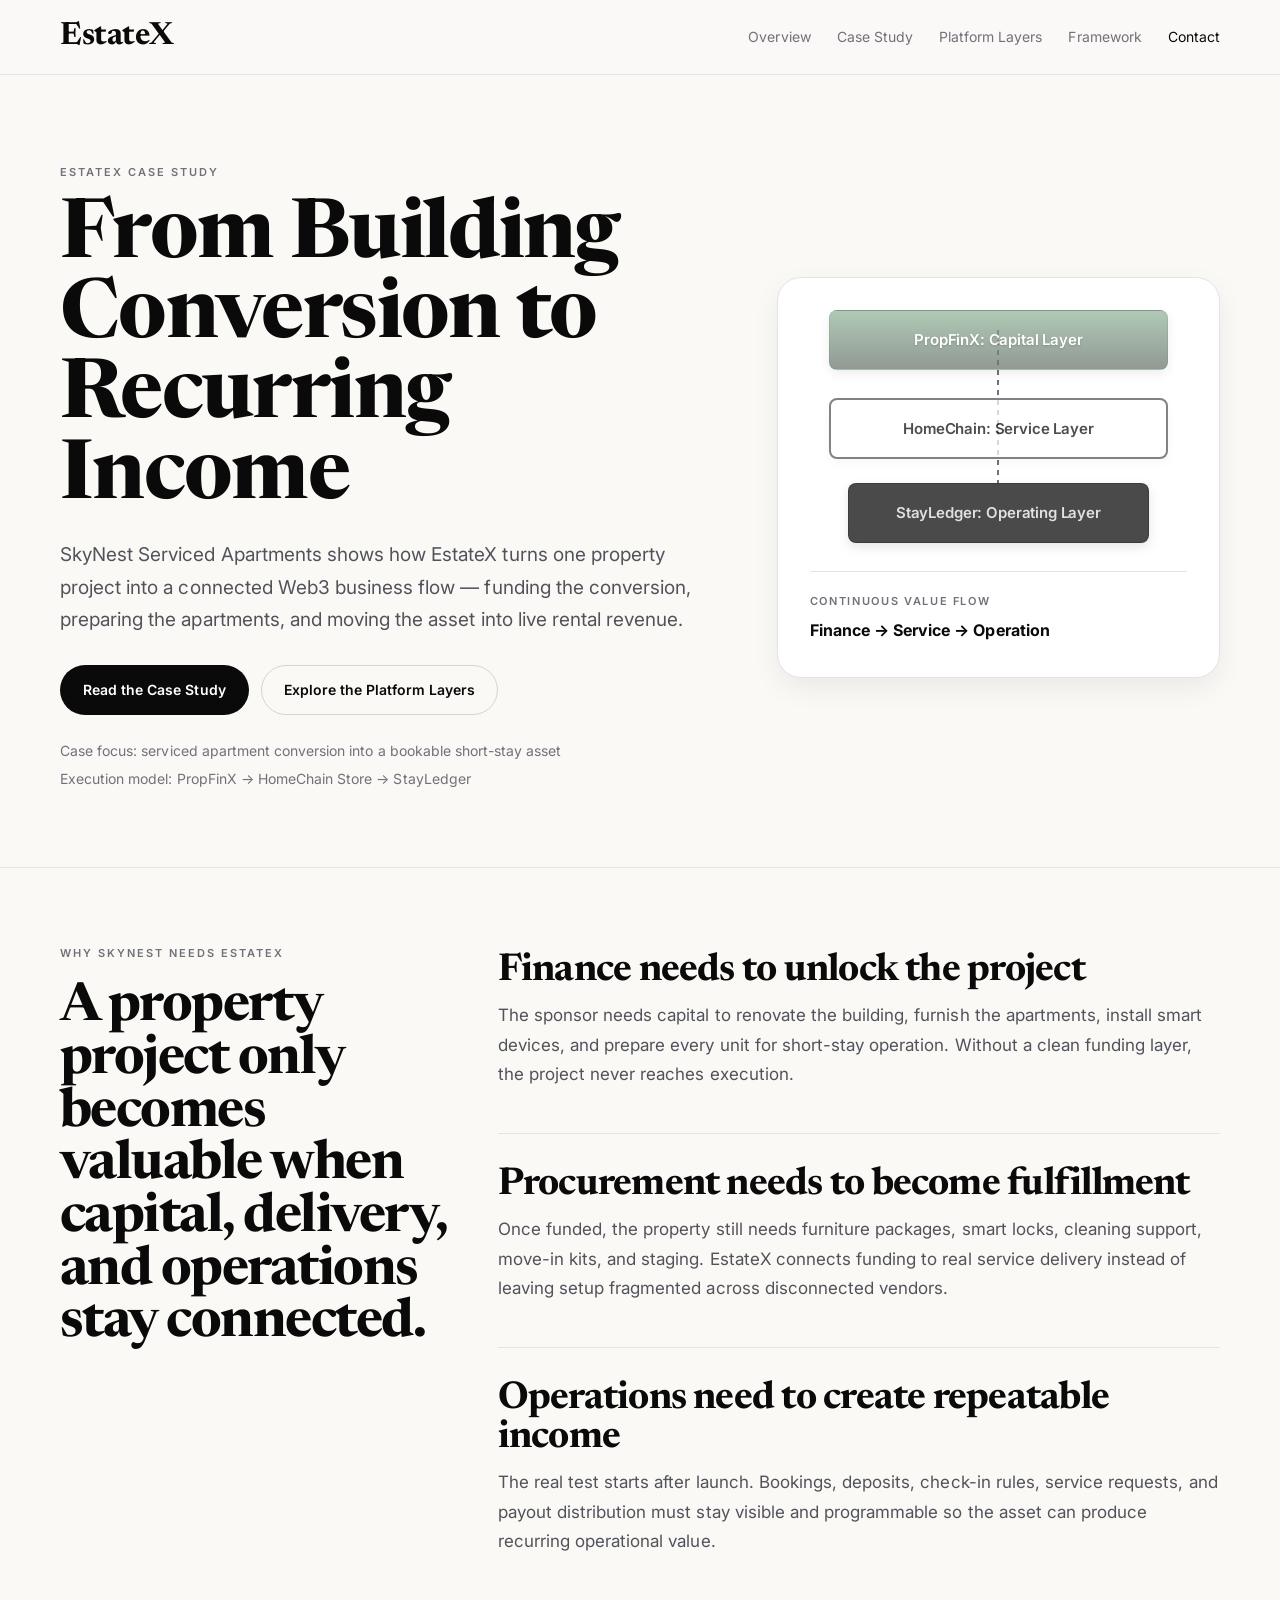
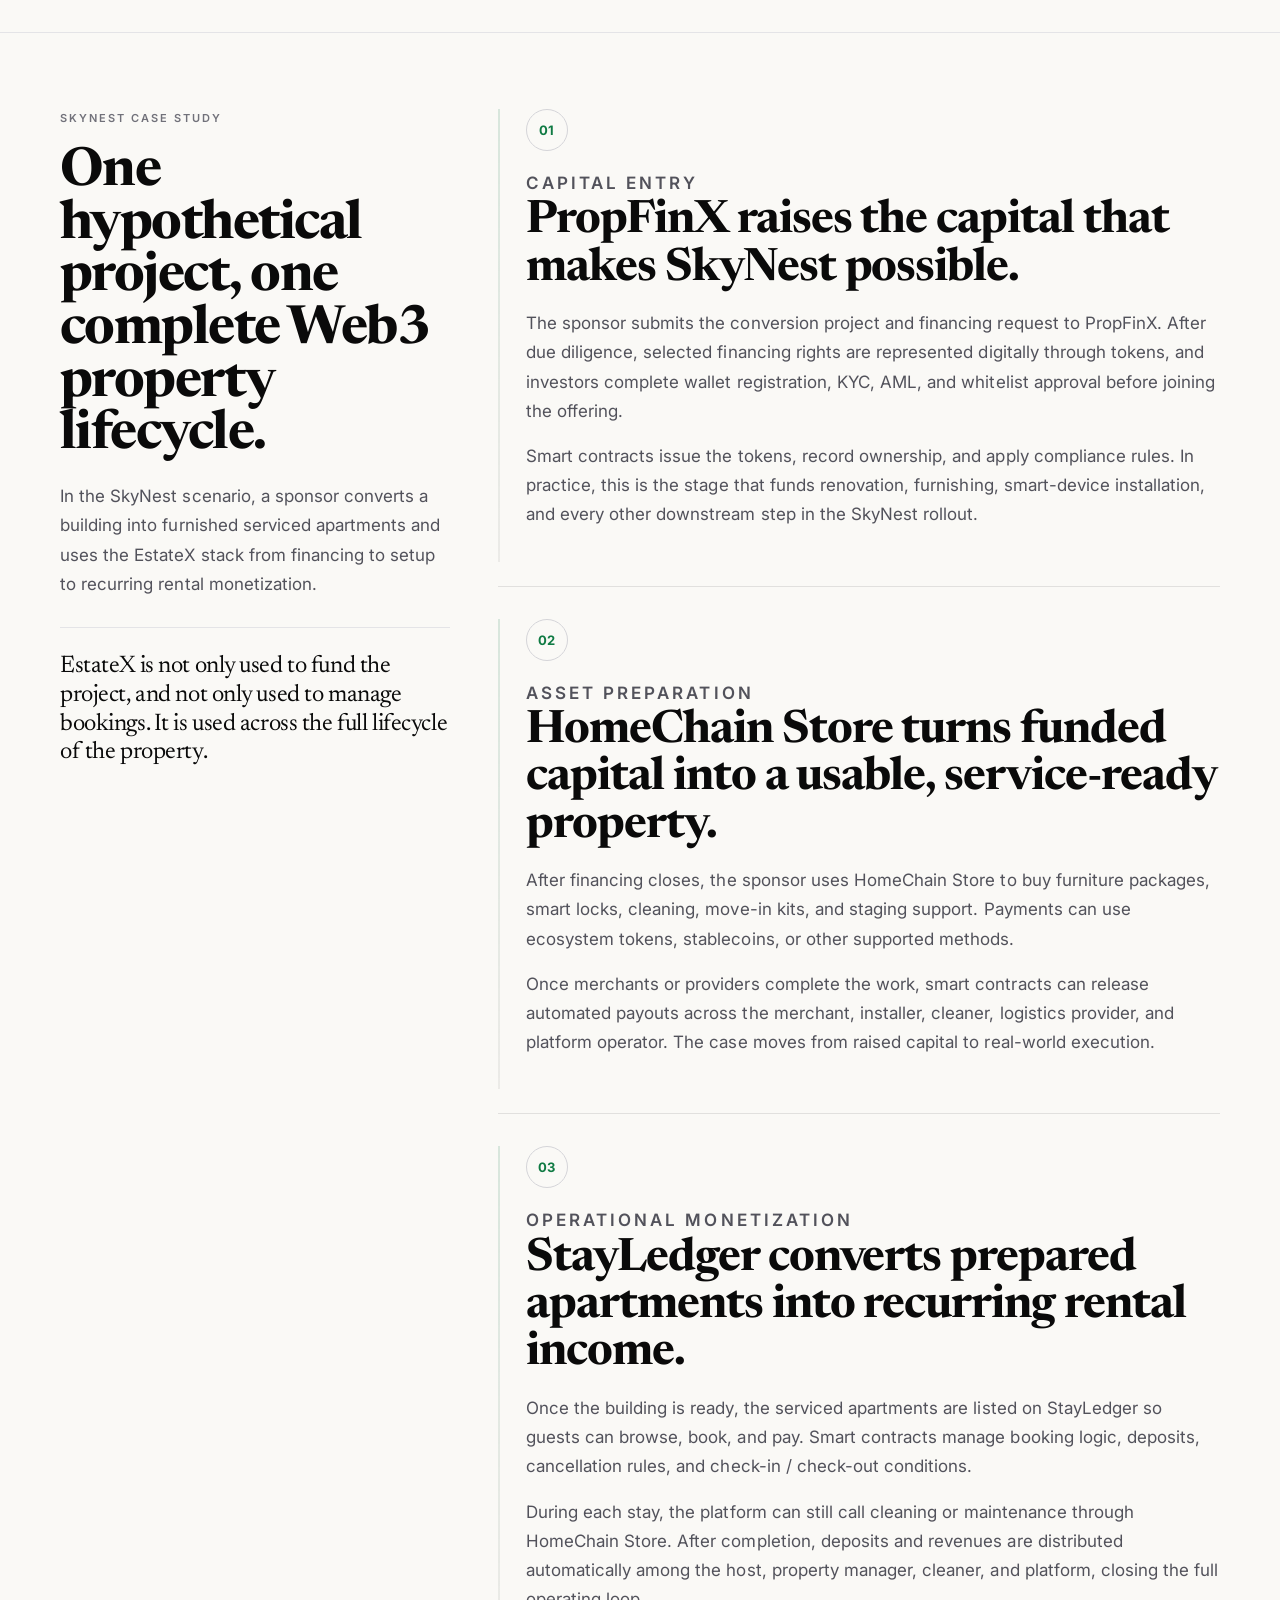
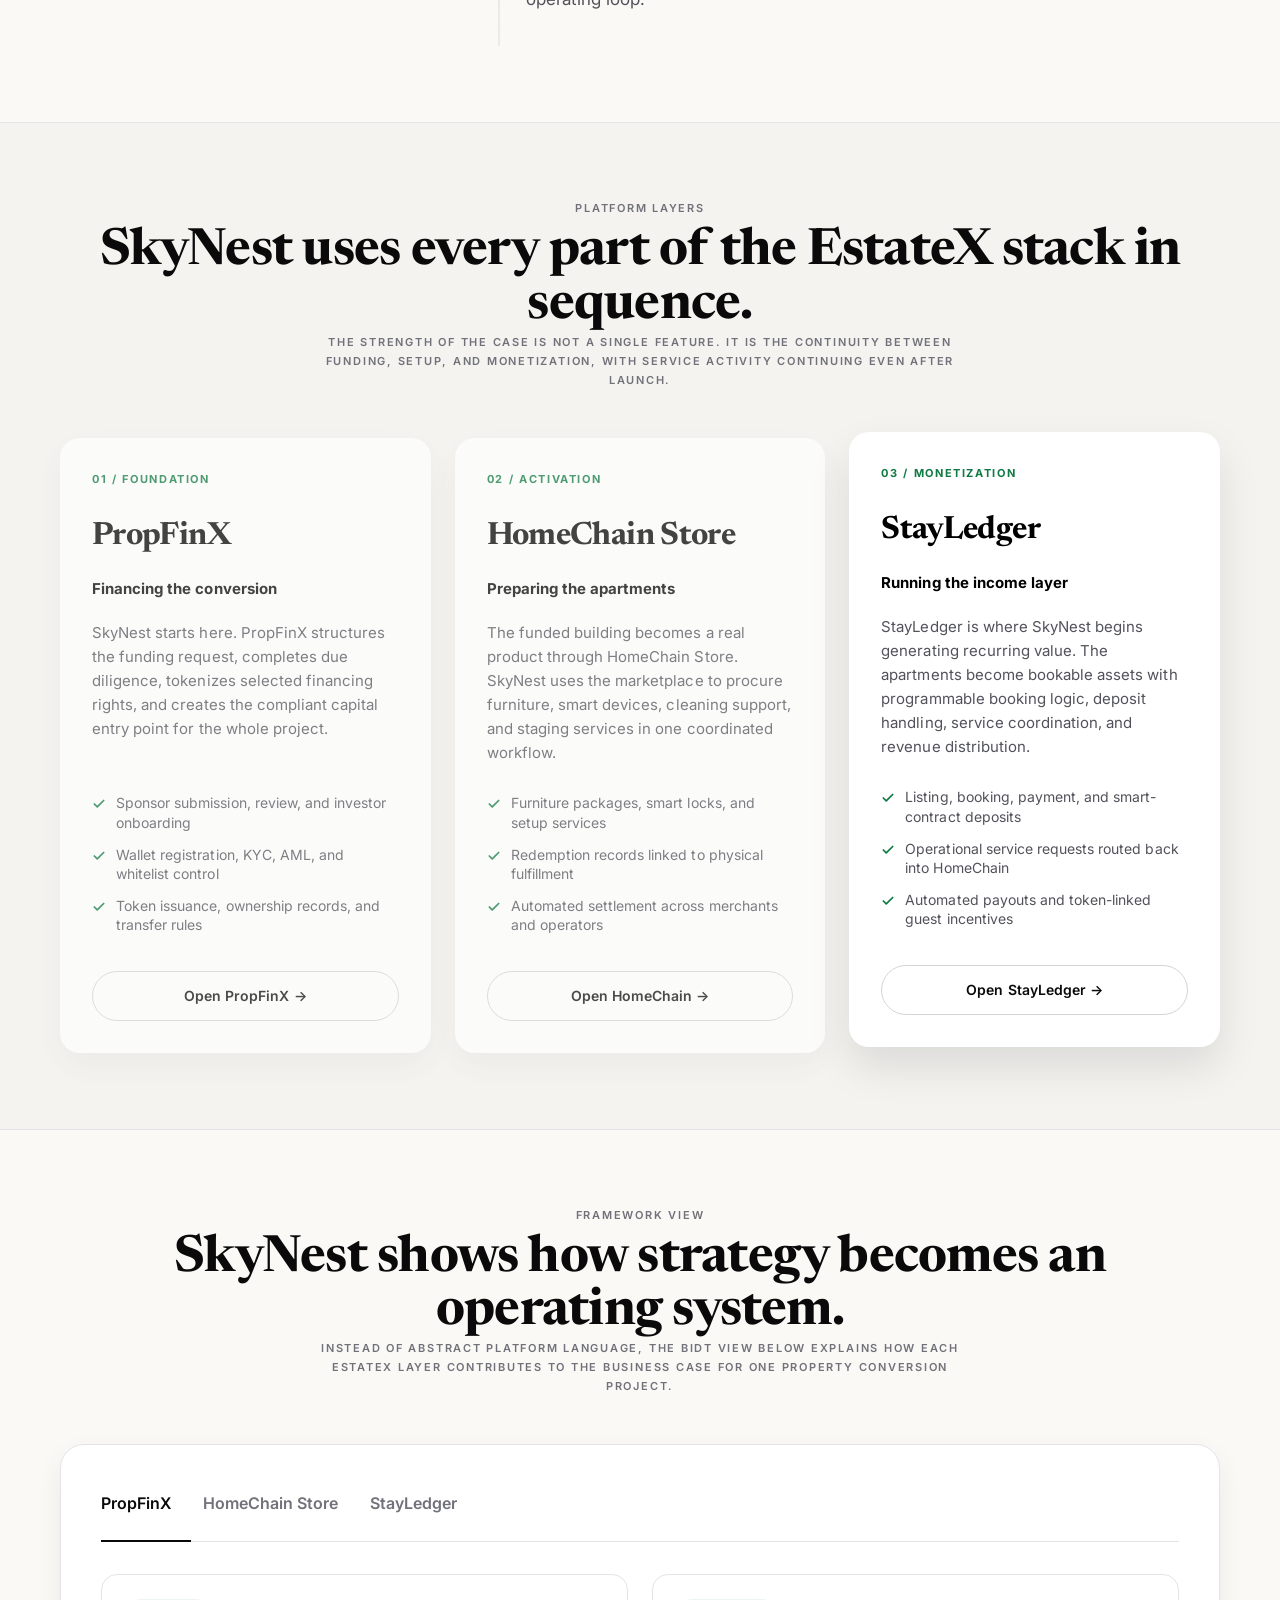
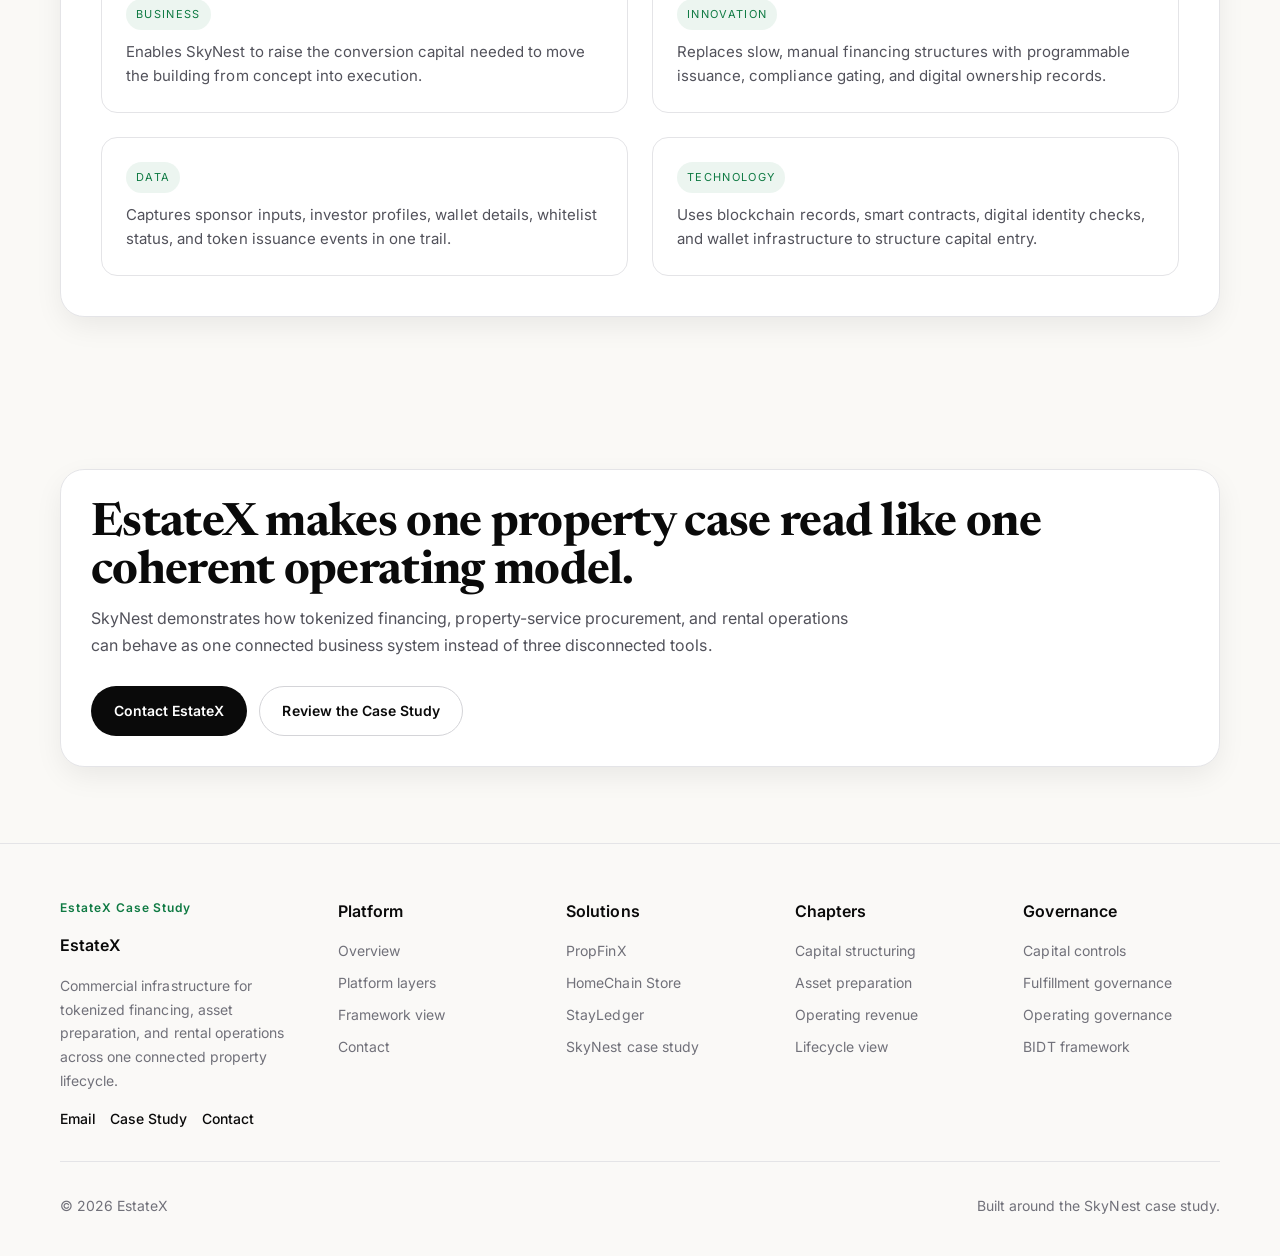
==== commit 95f7ba88: "Refine EstateX case study site experience" ====
--- a/index.html
+++ b/index.html
@@ -3,7 +3,7 @@
   <head>
     <meta charset="UTF-8" />
     <meta name="viewport" content="width=device-width, initial-scale=1.0" />
-    <title>EstateX | Institutional Web3 Property Ecosystem</title>
+    <title>EstateX | SkyNest Case Study</title>
     <link rel="preconnect" href="https://fonts.googleapis.com" />
     <link rel="preconnect" href="https://fonts.gstatic.com" crossorigin />
     <link
@@ -19,10 +19,10 @@
         <a class="brand" href="#top">EstateX</a>
         <nav class="nav">
           <a href="#overview" class="scroll-link">Overview</a>
-          <a href="#services" class="scroll-link">Services</a>
-          <a href="#journey" class="scroll-link">Journey</a>
-          <a href="#bidi" class="scroll-link">BIDT</a>
-          <a href="#cta" class="scroll-link">Partnership</a>
+          <a href="#case" class="scroll-link">Case Study</a>
+          <a href="#layers" class="scroll-link">Platform Layers</a>
+          <a href="#bidi" class="scroll-link">Framework</a>
+          <a href="#cta" class="scroll-link">Contact</a>
         </nav>
         <button class="nav-toggle" aria-label="Open navigation">Menu</button>
       </div>
@@ -30,208 +30,360 @@
 
     <main id="top">
       <section class="hero" data-reveal>
-        <div class="shell hero-grid">
+        <div class="shell hero-grid hero-grid-editorial">
           <article class="hero-main">
-            <p class="eyebrow">EstateX | Institutional Web3 Property Ecosystem</p>
-            <h1>Our Platform Turns Real Estate into a Structured, Programmable Financial Asset</h1>
+            <p class="eyebrow">EstateX Case Study</p>
+            <h1>From Building Conversion to Recurring Income</h1>
             <p class="lead">
-              Our solution connects tokenized financing, property services, and rental operations in one integrated
-              operating stack. Instead of isolated products, we deliver a single execution layer for the full
-              lifecycle of real assets.
+              SkyNest Serviced Apartments shows how EstateX turns one property project into a connected Web3 business
+              flow — funding the conversion, preparing the apartments, and moving the asset into live rental revenue.
             </p>
             <div class="hero-actions">
-              <a href="#services" class="button solid scroll-link">Explore the Three Services</a>
-              <a href="#journey" class="button ghost scroll-link">View the Operating Flow</a>
+              <a href="#case" class="button solid scroll-link">Read the Case Study</a>
+              <a href="#layers" class="button ghost scroll-link">Explore the Platform Layers</a>
             </div>
             <ul class="hero-meta">
-              <li>Built for institutional investors, developers, and operating partners</li>
-              <li>Compliance controls, smart contracts, and end-to-end traceability by design</li>
+              <li>Case focus: serviced apartment conversion into a bookable short-stay asset</li>
+              <li>Execution model: PropFinX → HomeChain Store → StayLedger</li>
             </ul>
           </article>
-          <aside class="hero-aside">
-            <svg viewBox="0 0 320 220" aria-hidden="true">
-              <rect x="16" y="28" width="86" height="156" rx="14"></rect>
-              <rect x="118" y="18" width="92" height="166" rx="14"></rect>
-              <rect x="228" y="44" width="76" height="140" rx="14"></rect>
-              <path d="M20 198h286"></path>
-              <path d="M40 98h52M138 82h52M244 114h44"></path>
-            </svg>
+          <aside class="hero-aside premium-card">
+            <div class="flow-diagram">
+              <div class="flow-box top-box is-current" data-layer="propfinx">PropFinX: Capital Layer</div>
+              <div class="flow-box middle-box" data-layer="homechain">HomeChain: Service Layer</div>
+              <div class="flow-box bottom-box" data-layer="stayledger">StayLedger: Operating Layer</div>
+            </div>
             <div class="aside-note">
-              <p>Our Operating Pattern</p>
+              <p>Continuous Value Flow</p>
               <h3>Finance → Service → Operation</h3>
-              <ul>
-                <li>Our finance layer structures compliant capital entry</li>
-                <li>Our service layer activates assets for real-world use</li>
-                <li>Our operations layer converts usage into recurring revenue</li>
+            </div>
+          </aside>
+        </div>
+      </section>
+
+      <section id="overview" class="section section-divided" data-reveal>
+        <div class="shell editorial-split">
+          <div class="editorial-heading">
+            <p class="section-kicker">Why SkyNest Needs EstateX</p>
+            <h2>A property project only becomes valuable when capital, delivery, and operations stay connected.</h2>
+          </div>
+          <div class="editorial-list">
+            <article class="editorial-item">
+              <h3>Finance needs to unlock the project</h3>
+              <p>
+                The sponsor needs capital to renovate the building, furnish the apartments, install smart devices,
+                and prepare every unit for short-stay operation. Without a clean funding layer, the project never
+                reaches execution.
+              </p>
+            </article>
+            <article class="editorial-item">
+              <h3>Procurement needs to become fulfillment</h3>
+              <p>
+                Once funded, the property still needs furniture packages, smart locks, cleaning support, move-in kits,
+                and staging. EstateX connects funding to real service delivery instead of leaving setup fragmented
+                across disconnected vendors.
+              </p>
+            </article>
+            <article class="editorial-item">
+              <h3>Operations need to create repeatable income</h3>
+              <p>
+                The real test starts after launch. Bookings, deposits, check-in rules, service requests, and payout
+                distribution must stay visible and programmable so the asset can produce recurring operational value.
+              </p>
+            </article>
+          </div>
+        </div>
+      </section>
+
+      <section id="case" class="section" data-reveal>
+        <div class="shell editorial-split case-layout">
+          <div class="editorial-heading sticky-column">
+            <p class="section-kicker">SkyNest Case Study</p>
+            <h2>One hypothetical project, one complete Web3 property lifecycle.</h2>
+            <p class="case-intro">
+              In the SkyNest scenario, a sponsor converts a building into furnished serviced apartments and uses the
+              EstateX stack from financing to setup to recurring rental monetization.
+            </p>
+            <div class="case-pullquote">
+              <p>
+                EstateX is not only used to fund the project, and not only used to manage bookings. It is used
+                across the full lifecycle of the property.
+              </p>
+            </div>
+          </div>
+          <div class="story-rail">
+            <article class="story-step" data-layer="propfinx" data-reveal>
+              <span class="story-index">01</span>
+              <p class="story-label">Capital Entry</p>
+              <h3>PropFinX raises the capital that makes SkyNest possible.</h3>
+              <p>
+                The sponsor submits the conversion project and financing request to PropFinX. After due diligence,
+                selected financing rights are represented digitally through tokens, and investors complete wallet
+                registration, KYC, AML, and whitelist approval before joining the offering.
+              </p>
+              <p>
+                Smart contracts issue the tokens, record ownership, and apply compliance rules. In practice, this is
+                the stage that funds renovation, furnishing, smart-device installation, and every other downstream
+                step in the SkyNest rollout.
+              </p>
+            </article>
+            <article class="story-step" data-layer="homechain" data-reveal>
+              <span class="story-index">02</span>
+              <p class="story-label">Asset Preparation</p>
+              <h3>HomeChain Store turns funded capital into a usable, service-ready property.</h3>
+              <p>
+                After financing closes, the sponsor uses HomeChain Store to buy furniture packages, smart locks,
+                cleaning, move-in kits, and staging support. Payments can use ecosystem tokens, stablecoins, or other
+                supported methods.
+              </p>
+              <p>
+                Once merchants or providers complete the work, smart contracts can release automated payouts across
+                the merchant, installer, cleaner, logistics provider, and platform operator. The case moves from
+                raised capital to real-world execution.
+              </p>
+            </article>
+            <article class="story-step" data-layer="stayledger" data-reveal>
+              <span class="story-index">03</span>
+              <p class="story-label">Operational Monetization</p>
+              <h3>StayLedger converts prepared apartments into recurring rental income.</h3>
+              <p>
+                Once the building is ready, the serviced apartments are listed on StayLedger so guests can browse,
+                book, and pay. Smart contracts manage booking logic, deposits, cancellation rules, and check-in /
+                check-out conditions.
+              </p>
+              <p>
+                During each stay, the platform can still call cleaning or maintenance through HomeChain Store. After
+                completion, deposits and revenues are distributed automatically among the host, property manager,
+                cleaner, and platform, closing the full operating loop.
+              </p>
+            </article>
+          </div>
+        </div>
+      </section>
+
+      <section id="layers" class="section alternate-bg" data-reveal>
+        <div class="shell">
+          <header class="section-head text-center">
+            <p>Platform Layers</p>
+            <h2>SkyNest uses every part of the EstateX stack in sequence.</h2>
+            <p class="lead-center">
+              The strength of the case is not a single feature. It is the continuity between funding, setup, and
+              monetization, with service activity continuing even after launch.
+            </p>
+          </header>
+
+          <div class="lifecycle-grid">
+            <article class="lifecycle-card premium-card is-current" data-layer="propfinx">
+              <div class="card-phase">01 / Foundation</div>
+              <h3>PropFinX</h3>
+              <p class="card-subtitle">Financing the conversion</p>
+              <p class="card-desc">
+                SkyNest starts here. PropFinX structures the funding request, completes due diligence, tokenizes
+                selected financing rights, and creates the compliant capital entry point for the whole project.
+              </p>
+              <ul class="card-features">
+                <li>Sponsor submission, review, and investor onboarding</li>
+                <li>Wallet registration, KYC, AML, and whitelist control</li>
+                <li>Token issuance, ownership records, and transfer rules</li>
               </ul>
-            </div>
-          </aside>
-        </div>
-      </section>
-
-      <section id="overview" class="section" data-reveal>
-        <div class="shell text-flow">
-          <header class="section-head">
-            <p>Market Problem</p>
-            <h2>Why Our Solution Is Built as a Closed Loop</h2>
+              <a href="propfinx.html" class="button ghost card-btn">Open PropFinX →</a>
+            </article>
+
+            <article class="lifecycle-card premium-card" data-layer="homechain">
+              <div class="card-phase">02 / Activation</div>
+              <h3>HomeChain Store</h3>
+              <p class="card-subtitle">Preparing the apartments</p>
+              <p class="card-desc">
+                The funded building becomes a real product through HomeChain Store. SkyNest uses the marketplace to
+                procure furniture, smart devices, cleaning support, and staging services in one coordinated workflow.
+              </p>
+              <ul class="card-features">
+                <li>Furniture packages, smart locks, and setup services</li>
+                <li>Redemption records linked to physical fulfillment</li>
+                <li>Automated settlement across merchants and operators</li>
+              </ul>
+              <a href="homechain.html" class="button ghost card-btn">Open HomeChain →</a>
+            </article>
+
+            <article class="lifecycle-card premium-card" data-layer="stayledger">
+              <div class="card-phase">03 / Monetization</div>
+              <h3>StayLedger</h3>
+              <p class="card-subtitle">Running the income layer</p>
+              <p class="card-desc">
+                StayLedger is where SkyNest begins generating recurring value. The apartments become bookable assets
+                with programmable booking logic, deposit handling, service coordination, and revenue distribution.
+              </p>
+              <ul class="card-features">
+                <li>Listing, booking, payment, and smart-contract deposits</li>
+                <li>Operational service requests routed back into HomeChain</li>
+                <li>Automated payouts and token-linked guest incentives</li>
+              </ul>
+              <a href="stayledger.html" class="button ghost card-btn">Open StayLedger →</a>
+            </article>
+          </div>
+        </div>
+      </section>
+
+      <section id="bidi" class="section" data-reveal>
+        <div class="shell">
+          <header class="section-head text-center">
+            <p>Framework View</p>
+            <h2>SkyNest shows how strategy becomes an operating system.</h2>
+            <p class="lead-center">
+              Instead of abstract platform language, the BIDT view below explains how each EstateX layer contributes
+              to the business case for one property conversion project.
+            </p>
           </header>
-          <p>
-            Traditional property projects face high friction and low liquidity in financing, fragmented procurement
-            and fulfillment in service delivery, and weak transparency in deposits, payouts, and operating data.
-            Together, these constraints reduce asset efficiency and slow value realization.
-          </p>
-          <p>
-            Our platform is not designed as a token experiment. Our architecture places
-            <strong>capital formation</strong>, <strong>service fulfillment</strong>, and
-            <strong>operational monetization</strong> inside one verifiable rule set, where smart contracts
-            turn cross-party coordination into executable workflows.
-          </p>
-          <div class="long-divider"></div>
-          <blockquote>
-            Our commercial thesis is simple: structure capital, activate the asset, and convert operations into durable cash flow.
-          </blockquote>
-        </div>
-      </section>
-
-      <section id="services" class="section" data-reveal>
-        <div class="shell">
-          <header class="section-head">
-            <p>Our Services</p>
-            <h2>Three Services, One Institutional Execution Stack</h2>
-          </header>
-          <div class="service-tabs" role="tablist" aria-label="Service switcher">
-            <button class="tab is-active" data-tab="propfinx" aria-selected="true">PropFinX</button>
-            <button class="tab" data-tab="homechain" aria-selected="false">HomeChain Store</button>
-            <button class="tab" data-tab="stayledger" aria-selected="false">StayLedger</button>
-          </div>
-
-          <div class="service-panel is-active" data-panel="propfinx">
-            <h3>PropFinX — Web3 Real Estate Finance</h3>
+
+          <div class="bidi-container premium-card">
+            <div class="bidi-tabs" role="tablist">
+              <button class="bidi-tab is-active" data-bidi-target="bidi-propfinx">PropFinX</button>
+              <button class="bidi-tab" data-bidi-target="bidi-homechain">HomeChain Store</button>
+              <button class="bidi-tab" data-bidi-target="bidi-stayledger">StayLedger</button>
+            </div>
+
+            <div class="bidi-panels">
+              <div class="bidi-panel is-active" id="bidi-propfinx">
+                <div class="bidi-matrix">
+                  <div class="bidi-item">
+                    <span class="icon-tag">Business</span>
+                    <p>Enables SkyNest to raise the conversion capital needed to move the building from concept into execution.</p>
+                  </div>
+                  <div class="bidi-item">
+                    <span class="icon-tag">Innovation</span>
+                    <p>Replaces slow, manual financing structures with programmable issuance, compliance gating, and digital ownership records.</p>
+                  </div>
+                  <div class="bidi-item">
+                    <span class="icon-tag">Data</span>
+                    <p>Captures sponsor inputs, investor profiles, wallet details, whitelist status, and token issuance events in one trail.</p>
+                  </div>
+                  <div class="bidi-item">
+                    <span class="icon-tag">Technology</span>
+                    <p>Uses blockchain records, smart contracts, digital identity checks, and wallet infrastructure to structure capital entry.</p>
+                  </div>
+                </div>
+              </div>
+
+              <div class="bidi-panel" id="bidi-homechain">
+                <div class="bidi-matrix">
+                  <div class="bidi-item">
+                    <span class="icon-tag">Business</span>
+                    <p>Transforms raised funds into a ready-to-launch apartment product by coordinating vendors, services, and fulfillment.</p>
+                  </div>
+                  <div class="bidi-item">
+                    <span class="icon-tag">Innovation</span>
+                    <p>Connects token-supported payment logic with real service redemption and automatic settlement after work completion.</p>
+                  </div>
+                  <div class="bidi-item">
+                    <span class="icon-tag">Data</span>
+                    <p>Tracks orders, merchants, service tokens, fulfillment status, and every supplier interaction required to prepare SkyNest.</p>
+                  </div>
+                  <div class="bidi-item">
+                    <span class="icon-tag">Technology</span>
+                    <p>Relies on smart-contract settlement, wallet integration, and service-confirmation workflows to bridge digital and physical execution.</p>
+                  </div>
+                </div>
+              </div>
+
+              <div class="bidi-panel" id="bidi-stayledger">
+                <div class="bidi-matrix">
+                  <div class="bidi-item">
+                    <span class="icon-tag">Business</span>
+                    <p>Turns the prepared property into a live revenue engine through repeatable booking activity and recurring operational cash flow.</p>
+                  </div>
+                  <div class="bidi-item">
+                    <span class="icon-tag">Innovation</span>
+                    <p>Combines deposits, booking rules, payouts, loyalty benefits, and service coordination inside one programmable operating layer.</p>
+                  </div>
+                  <div class="bidi-item">
+                    <span class="icon-tag">Data</span>
+                    <p>Unifies listing, guest, booking, deposit, service request, and payout records so the operating history stays measurable.</p>
+                  </div>
+                  <div class="bidi-item">
+                    <span class="icon-tag">Technology</span>
+                    <p>Uses smart contracts, wallet-linked incentives, and connected service workflows to manage the rental lifecycle end to end.</p>
+                  </div>
+                </div>
+              </div>
+            </div>
+          </div>
+        </div>
+      </section>
+
+      <section id="cta" class="section" data-reveal>
+        <div class="shell cta premium-card">
+          <div>
+            <h2>EstateX makes one property case read like one coherent operating model.</h2>
             <p>
-              Our finance service tokenizes selected financing rights and embeds compliance checks, issuance logic,
-              custody, and transfer constraints into smart contracts. It gives sponsors and investors a controlled,
-              transparent framework for capital participation.
-            </p>
-            <ul>
-              <li>Project intake, due diligence, and compliance approval</li>
-              <li>Investor onboarding with KYC / AML / whitelist checks</li>
-              <li>Token issuance, ownership records, and transfer policies</li>
-              <li>Post-issuance monitoring and position-level reporting</li>
-            </ul>
-          </div>
-
-          <div class="service-panel" data-panel="homechain">
-            <h3>HomeChain Store — Property Goods & Services</h3>
+              SkyNest demonstrates how tokenized financing, property-service procurement, and rental operations can
+              behave as one connected business system instead of three disconnected tools.
+            </p>
+          </div>
+          <div class="cta-actions">
+            <a class="button solid" href="mailto:contact@estatex.io">Contact EstateX</a>
+            <a class="button ghost scroll-link" href="#case">Review the Case Study</a>
+          </div>
+        </div>
+      </section>
+    </main>
+
+    <footer class="site-footer site-footer-rich">
+      <div class="shell">
+        <div class="footer-grid">
+          <div class="footer-brand">
+            <p class="footer-badge">EstateX Case Study</p>
+            <h3>EstateX</h3>
             <p>
-              Our service marketplace unifies property procurement and fulfillment in one governed process.
-              Funded assets can source furniture, equipment, cleaning, and maintenance through standardized
-              pay-to-fulfill-to-settle workflows.
-            </p>
-            <ul>
-              <li>Vendor onboarding and standardized service bundles</li>
-              <li>EST / stablecoin payments with service redemption records</li>
-              <li>Automated multi-party settlement on fulfillment confirmation</li>
-              <li>Trackable quality, fulfillment, and supplier performance data</li>
-            </ul>
-          </div>
-
-          <div class="service-panel" data-panel="stayledger">
-            <h3>StayLedger — Rental & Accommodation Operations</h3>
-            <p>
-              Our operations platform codifies booking, deposits, cancellation logic, payout distribution, and
-              service coordination. It moves assets from financeable to consistently monetized.
-            </p>
-            <ul>
-              <li>Standardized listing and booking operations</li>
-              <li>Deposit escrow and policy-based release mechanisms</li>
-              <li>Automated revenue distribution across all stakeholders</li>
-              <li>Operational data intelligence for long-term asset strategy</li>
-            </ul>
-          </div>
-        </div>
-      </section>
-
-      <section id="journey" class="section" data-reveal>
-        <div class="shell">
-          <header class="section-head">
-            <p>Value Chain</p>
-            <h2>How Our Platform Creates Measurable Commercial Outcomes</h2>
-          </header>
-          <div class="timeline">
-            <article>
-              <span>01</span>
-              <h3>Structured Capital Entry</h3>
-              <p>We onboard sponsors, complete due diligence, and issue compliant tokenized financing instruments.</p>
-            </article>
-            <article>
-              <span>02</span>
-              <h3>Asset Activation at Scale</h3>
-              <p>We transform funded properties into operational assets through managed procurement and service execution.</p>
-            </article>
-            <article>
-              <span>03</span>
-              <h3>Recurring Revenue Operations</h3>
-              <p>We automate booking, deposit, settlement, and payouts to create transparent, repeatable income streams.</p>
-            </article>
-          </div>
-        </div>
-      </section>
-
-      <section id="bidi" class="section" data-reveal>
-        <div class="shell bidi-layout">
-          <div class="bidi-intro">
-            <header class="section-head">
-              <p>BIDT Framework</p>
-              <h2>Our Commercial and Technology Framework</h2>
-            </header>
-            <p>
-              We use BIDT to define execution discipline across the company. Each service closes the loop on
-              business value, innovation mechanics, data assets, and technical infrastructure, ensuring strategy
-              is translated into measurable delivery.
-            </p>
-          </div>
-          <div class="bidi-grid">
-            <article>
-              <h3>Business</h3>
-              <p>Reduce friction and build diversified revenue across issuance, service fulfillment, and operations.</p>
-            </article>
-            <article>
-              <h3>Innovation</h3>
-              <p>Integrate tokenization, compliance, and automated settlement into repeatable enterprise workflows.</p>
-            </article>
-            <article>
-              <h3>Data</h3>
-              <p>Unify sponsor, investor, order, fulfillment, and payout data into a single asset intelligence layer.</p>
-            </article>
-            <article>
-              <h3>Technology</h3>
-              <p>Run execution on one stack: DLT, smart contracts, digital identity, and wallet infrastructure.</p>
-            </article>
-          </div>
-        </div>
-      </section>
-
-      <section id="cta" class="section" data-reveal>
-        <div class="shell cta">
-          <div>
-            <h2>Looking for a Commercially Ready Web3 Property Platform?</h2>
-            <p>
-              Our team builds collaborative, traceable, and scalable infrastructure for institutional investors,
-              developers, and operating partners ready to execute at scale.
-            </p>
-          </div>
-          <div class="cta-actions">
-            <a class="button solid" href="mailto:contact@estatex.io">Start a Partnership</a>
-            <a class="button ghost scroll-link" href="#overview">Review Our Solution</a>
-          </div>
-        </div>
-      </section>
-    </main>
-
-    <footer class="site-footer">
-      <div class="shell footer">
-        <p>EstateX · Institutional Web3 Property Infrastructure</p>
-        <p>© 2026 EstateX</p>
+              Commercial infrastructure for tokenized financing, asset preparation, and rental operations across one
+              connected property lifecycle.
+            </p>
+            <div class="footer-social">
+              <a href="mailto:contact@estatex.io">Email</a>
+              <a href="#case" class="scroll-link">Case Study</a>
+              <a href="#cta" class="scroll-link">Contact</a>
+            </div>
+          </div>
+          <div class="footer-column">
+            <h4>Platform</h4>
+            <div class="footer-links">
+              <a href="#overview" class="scroll-link">Overview</a>
+              <a href="#layers" class="scroll-link">Platform layers</a>
+              <a href="#bidi" class="scroll-link">Framework view</a>
+              <a href="#cta" class="scroll-link">Contact</a>
+            </div>
+          </div>
+          <div class="footer-column">
+            <h4>Solutions</h4>
+            <div class="footer-links">
+              <a href="propfinx.html">PropFinX</a>
+              <a href="homechain.html">HomeChain Store</a>
+              <a href="stayledger.html">StayLedger</a>
+              <a href="#case" class="scroll-link">SkyNest case study</a>
+            </div>
+          </div>
+          <div class="footer-column">
+            <h4>Chapters</h4>
+            <div class="footer-links">
+              <a href="propfinx.html#case">Capital structuring</a>
+              <a href="homechain.html#case">Asset preparation</a>
+              <a href="stayledger.html#case">Operating revenue</a>
+              <a href="index.html#layers">Lifecycle view</a>
+            </div>
+          </div>
+          <div class="footer-column">
+            <h4>Governance</h4>
+            <div class="footer-links">
+              <a href="propfinx.html#controls">Capital controls</a>
+              <a href="homechain.html#controls">Fulfillment governance</a>
+              <a href="stayledger.html#controls">Operating governance</a>
+              <a href="#bidi" class="scroll-link">BIDT framework</a>
+            </div>
+          </div>
+        </div>
+        <div class="footer-bottom">
+          <p>© 2026 EstateX</p>
+          <p>Built around the SkyNest case study.</p>
+        </div>
       </div>
     </footer>
 
--- a/styles.css
+++ b/styles.css
@@ -5,16 +5,17 @@
 }
 
 :root {
-  --paper: #fdfbf7;
-  --ink-950: #121212;
-  --ink-800: #222222;
-  --ink-600: #4a4a4a;
-  --ink-500: #666666;
-  --line: #e8e3da;
-  --line-strong: #d8d0c3;
+  --paper: #faf9f6;
+  --ink-950: #0a0a0a;
+  --ink-800: #1a1a1a;
+  --ink-600: #52525b;
+  --ink-500: #71717a;
+  --line: #e4e4e7;
+  --line-strong: #d4d4d8;
   --accent: #0f7a43;
   --accent-soft: rgba(15, 122, 67, 0.08);
-  --shadow: 0 18px 36px rgba(22, 22, 22, 0.08);
+  --shadow: 0 10px 30px -3px rgba(0, 0, 0, 0.08);
+  --shadow-premium: 0 20px 40px -8px rgba(0, 0, 0, 0.12);
 }
 
 html {
@@ -187,22 +188,72 @@
   border: 1px solid var(--line);
   border-radius: 20px;
   background: #fffefb;
-  padding: 18px;
+  padding: 32px;
   box-shadow: var(--shadow);
-}
-
-.hero-aside svg {
-  width: 100%;
-  height: 210px;
-  stroke: var(--ink-950);
-  fill: transparent;
-  stroke-width: 1.1;
-  opacity: 0.7;
+  display: flex;
+  flex-direction: column;
+}
+
+.flow-diagram {
+  position: relative;
+  display: flex;
+  flex-direction: column;
+  align-items: center;
+  gap: 28px;
+  padding-bottom: 24px;
+}
+
+.flow-diagram::before {
+  content: '';
+  position: absolute;
+  top: 20px;
+  bottom: 40px;
+  left: 50%;
+  transform: translateX(-50%);
+  width: 2px;
+  background-image: linear-gradient(to bottom, var(--ink-500) 50%, transparent 50%);
+  background-size: 2px 10px;
+  z-index: 0;
+}
+
+.flow-box {
+  position: relative;
+  z-index: 1;
+  padding: 16px 24px;
+  border-radius: 8px;
+  font-size: 15px;
+  font-weight: 600;
+  text-align: center;
+  width: 90%;
+  letter-spacing: -0.01em;
+}
+
+.top-box {
+  background: linear-gradient(180deg, #91b59a 0%, #68736a 100%);
+  color: #ffffff;
+  text-shadow: 0 1px 2px rgba(0,0,0,0.3);
+  border: 1px solid rgba(0,0,0,0.1);
+  box-shadow: 0 4px 12px rgba(0,0,0,0.1);
+}
+
+.middle-box {
+  background: #ffffff;
+  color: var(--ink-950);
+  border: 2px solid var(--ink-600);
+  box-shadow: 0 4px 12px rgba(0,0,0,0.05);
+}
+
+.bottom-box {
+  background: #4a4a4a;
+  color: #e0e0e0;
+  border: 1px solid rgba(0,0,0,0.2);
+  width: 80%;
+  box-shadow: 0 4px 12px rgba(0,0,0,0.1);
 }
 
 .aside-note {
   border-top: 1px solid var(--line);
-  padding-top: 14px;
+  padding-top: 20px;
 }
 
 .aside-note p {
@@ -210,13 +261,15 @@
   font-size: 11px;
   color: var(--ink-500);
   text-transform: uppercase;
-  letter-spacing: 0.16em;
+  letter-spacing: 0.15em;
+  font-weight: 600;
 }
 
 .aside-note h3 {
   margin: 0;
-  font-size: 17px;
-  font-weight: 600;
+  font-size: 16px;
+  font-weight: 700;
+  color: var(--ink-950);
 }
 
 .aside-note ul {
@@ -410,6 +463,29 @@
   border-radius: 18px;
   padding: 18px;
   background: #fffefb;
+}
+
+.module-grid {
+  display: grid;
+  grid-template-columns: repeat(3, minmax(0, 1fr));
+  gap: 14px;
+}
+
+.module-grid article {
+  border: 1px solid var(--line);
+  border-radius: 18px;
+  padding: 18px;
+  background: #fffefb;
+}
+
+.module-grid h3 {
+  margin: 0 0 8px;
+}
+
+.module-grid p {
+  margin: 0 0 14px;
+  color: var(--ink-600);
+  min-height: 70px;
 }
 
 .bidi-grid h3 {
@@ -564,3 +640,852 @@
     font-size: 18px;
   }
 }
+
+.prop-hero {
+  padding-top: 72px;
+}
+
+.prop-hero-grid {
+  display: grid;
+  grid-template-columns: minmax(0, 1.3fr) minmax(0, 0.9fr);
+  gap: 26px;
+  align-items: start;
+}
+
+.prop-kpi {
+  border: 1px solid var(--line);
+  border-radius: 18px;
+  padding: 20px;
+  background: #fffefb;
+}
+
+.prop-kpi h3 {
+  margin: 0 0 10px;
+  font-family: "Newsreader", "Georgia", serif;
+  font-size: 26px;
+}
+
+.prop-kpi ul {
+  list-style: none;
+  margin: 0;
+  padding: 0;
+  display: grid;
+  gap: 12px;
+}
+
+.prop-kpi li {
+  border-top: 1px solid var(--line);
+  padding-top: 10px;
+}
+
+.prop-kpi li strong {
+  display: block;
+  font-size: 15px;
+}
+
+.prop-kpi li span {
+  color: var(--ink-600);
+  font-size: 14px;
+}
+
+.prop-two-col {
+  display: grid;
+  grid-template-columns: repeat(2, minmax(0, 1fr));
+  gap: 24px;
+}
+
+.prop-two-col p {
+  margin: 0;
+  color: var(--ink-600);
+}
+
+.icon-theme-grid {
+  display: grid;
+  grid-template-columns: repeat(3, minmax(0, 1fr));
+  gap: 16px;
+}
+
+.icon-theme-grid article,
+.case-card,
+.controls-grid article {
+  border: 1px solid var(--line);
+  border-radius: 16px;
+  background: #fffefb;
+  padding: 18px;
+}
+
+.icon-tag {
+  display: inline-block;
+  font-size: 11px;
+  letter-spacing: 0.12em;
+  text-transform: uppercase;
+  color: var(--accent);
+  background: var(--accent-soft);
+  border-radius: 999px;
+  padding: 6px 10px;
+  margin-bottom: 10px;
+}
+
+.icon-theme-grid h3 {
+  margin: 0 0 8px;
+  font-size: 18px;
+}
+
+.icon-theme-grid p {
+  margin: 0;
+  color: var(--ink-600);
+  font-size: 14px;
+}
+
+.case-card p {
+  margin: 0 0 14px;
+  color: var(--ink-600);
+}
+
+.hc-flow {
+  display: grid;
+  grid-template-columns: repeat(3, minmax(0, 1fr));
+  gap: 12px;
+  margin: 0 0 14px;
+}
+
+.hc-flow div {
+  border: 1px dashed var(--line-strong);
+  border-radius: 12px;
+  padding: 12px;
+}
+
+.hc-flow h3 {
+  margin: 0 0 6px;
+  font-size: 15px;
+}
+
+.hc-flow p {
+  margin: 0;
+  font-size: 14px;
+}
+
+.case-metrics {
+  display: grid;
+  grid-template-columns: repeat(4, minmax(0, 1fr));
+  gap: 12px;
+}
+
+.case-metrics div {
+  border: 1px dashed var(--line-strong);
+  border-radius: 12px;
+  padding: 10px;
+}
+
+.case-metrics span {
+  display: block;
+  font-size: 11px;
+  text-transform: uppercase;
+  letter-spacing: 0.1em;
+  color: var(--ink-500);
+  margin-bottom: 6px;
+}
+
+.case-metrics strong {
+  font-size: 14px;
+}
+
+.controls-grid {
+  display: grid;
+  grid-template-columns: repeat(3, minmax(0, 1fr));
+  gap: 14px;
+}
+
+.controls-grid h3 {
+  margin: 0 0 8px;
+}
+
+.controls-grid p {
+  margin: 0;
+  color: var(--ink-600);
+}
+
+@media (max-width: 980px) {
+  .prop-hero-grid,
+  .prop-two-col,
+  .icon-theme-grid,
+  .hc-flow,
+  .case-metrics,
+  .controls-grid,
+  .module-grid {
+    grid-template-columns: 1fr;
+  }
+}
+
+
+/* Premium Card Enhancements */
+.premium-card {
+  background: #ffffff;
+  border: 1px solid var(--line);
+  border-radius: 24px;
+  box-shadow: var(--shadow);
+  transition: transform 0.3s ease, box-shadow 0.3s ease;
+}
+.premium-card:hover {
+  transform: translateY(-4px);
+  box-shadow: var(--shadow-premium);
+}
+
+/* Alternate Background for Sections */
+.alternate-bg {
+  background: #f4f3f0;
+  border-top: 1px solid var(--line);
+  border-bottom: 1px solid var(--line);
+}
+
+/* Typography & Layout Utilities */
+.text-center {
+  text-align: center;
+  display: flex;
+  flex-direction: column;
+  align-items: center;
+}
+.lead-center {
+  max-width: 680px;
+  margin: 12px auto 0;
+  color: var(--ink-600);
+  font-size: 18px;
+}
+
+/* Lifecycle Grid */
+.lifecycle-grid {
+  display: grid;
+  grid-template-columns: repeat(3, minmax(0, 1fr));
+  gap: 24px;
+  margin-top: 40px;
+}
+.lifecycle-card {
+  padding: 32px;
+  display: flex;
+  flex-direction: column;
+  background: #ffffff;
+  border-radius: 20px;
+  box-shadow: 0 12px 36px rgba(0,0,0,0.06);
+  border: none;
+}
+.card-phase {
+  font-size: 11px;
+  text-transform: uppercase;
+  letter-spacing: 0.15em;
+  color: var(--accent);
+  font-weight: 700;
+  margin-bottom: 20px;
+}
+.lifecycle-card h3 {
+  margin: 0 0 12px;
+  font-family: "Newsreader", "Georgia", serif;
+  font-size: 32px;
+  color: #000;
+  letter-spacing: -0.02em;
+}
+.card-subtitle {
+  font-size: 15px;
+  color: #000;
+  font-weight: 700;
+  margin: 0 0 20px;
+}
+.card-desc {
+  color: var(--ink-600);
+  font-size: 15px;
+  line-height: 1.6;
+  margin: 0 0 28px;
+  flex-grow: 1;
+}
+.card-features {
+  list-style: none;
+  padding: 0;
+  margin: 0 0 36px;
+  display: grid;
+  gap: 12px;
+  font-size: 14px;
+  color: var(--ink-600);
+}
+.card-features li {
+  position: relative;
+  padding-left: 24px;
+  line-height: 1.4;
+}
+.card-features li::before {
+  content: "";
+  position: absolute;
+  left: 0;
+  top: 4px;
+  width: 14px;
+  height: 14px;
+  background-image: url('data:image/svg+xml;utf8,<svg xmlns="http://www.w3.org/2000/svg" viewBox="0 0 24 24" fill="none" stroke="%230f7a43" stroke-width="3" stroke-linecap="round" stroke-linejoin="round"><polyline points="20 6 9 17 4 12"></polyline></svg>');
+  background-size: contain;
+  background-repeat: no-repeat;
+}
+.card-btn {
+  width: 100%;
+  margin-top: auto;
+  border-radius: 999px;
+  padding: 12px 24px;
+  font-weight: 600;
+  font-size: 14px;
+  border: 1px solid var(--line-strong);
+  background: transparent;
+  color: var(--ink-950);
+  transition: all 0.2s ease;
+  display: inline-flex;
+  justify-content: center;
+  align-items: center;
+}
+.card-btn:hover {
+  background: #f8f9fa;
+  border-color: var(--ink-800);
+}
+
+/* BIDI Tabs & Panels */
+.bidi-container {
+  padding: 40px;
+  margin-top: 40px;
+}
+.bidi-tabs {
+  display: flex;
+  justify-content: center;
+  flex-wrap: wrap;
+  gap: 12px;
+  margin-bottom: 32px;
+  border-bottom: 1px solid var(--line);
+  padding-bottom: 20px;
+}
+.bidi-tab {
+  background: transparent;
+  border: none;
+  font-size: 16px;
+  font-weight: 600;
+  color: var(--ink-500);
+  padding: 8px 16px;
+  cursor: pointer;
+  transition: color 0.2s;
+  position: relative;
+}
+.bidi-tab.is-active {
+  color: var(--ink-950);
+}
+.bidi-tab.is-active::after {
+  content: "";
+  position: absolute;
+  bottom: -21px;
+  left: 0;
+  width: 100%;
+  height: 2px;
+  background: var(--ink-950);
+}
+.bidi-panel {
+  display: none;
+  animation: fadeUp 0.4s ease;
+}
+.bidi-panel.is-active {
+  display: block;
+}
+.bidi-matrix {
+  display: grid;
+  grid-template-columns: repeat(2, minmax(0, 1fr));
+  gap: 24px;
+}
+.bidi-item {
+  background: #faf9f6;
+  border: 1px solid var(--line);
+  border-radius: 16px;
+  padding: 24px;
+}
+.bidi-item p {
+  margin: 0;
+  color: var(--ink-600);
+  font-size: 15px;
+  line-height: 1.6;
+}
+
+@media (max-width: 980px) {
+  .lifecycle-grid, .bidi-matrix {
+    grid-template-columns: 1fr;
+  }
+  .bidi-container {
+    padding: 24px;
+  }
+}
+
+.hero-grid-editorial {
+  grid-template-columns: minmax(0, 1.2fr) minmax(320px, 0.8fr);
+  align-items: center;
+}
+
+.section-divided {
+  border-top: 1px solid var(--line);
+  border-bottom: 1px solid var(--line);
+}
+
+.section-kicker {
+  margin: 0 0 18px;
+  color: var(--ink-500);
+  font-size: 11px;
+  font-weight: 600;
+  text-transform: uppercase;
+  letter-spacing: 0.18em;
+}
+
+.editorial-split {
+  display: grid;
+  grid-template-columns: minmax(260px, 0.95fr) minmax(0, 1.45fr);
+  gap: 56px;
+}
+
+.editorial-heading h2 {
+  margin: 0;
+  font-family: "Newsreader", "Georgia", serif;
+  font-size: clamp(42px, 5vw, 70px);
+  line-height: 0.98;
+  letter-spacing: -0.028em;
+}
+
+.editorial-list {
+  display: grid;
+  gap: 44px;
+}
+
+.editorial-item {
+  padding-top: 8px;
+}
+
+.editorial-item + .editorial-item {
+  border-top: 1px solid var(--line);
+  padding-top: 32px;
+}
+
+.editorial-item h3 {
+  margin: 0 0 10px;
+  font-family: "Newsreader", "Georgia", serif;
+  font-size: clamp(28px, 3vw, 42px);
+  line-height: 1.02;
+  letter-spacing: -0.02em;
+}
+
+.editorial-item p,
+.case-intro,
+.story-step p {
+  margin: 0;
+  color: var(--ink-600);
+  font-size: 17px;
+  line-height: 1.72;
+}
+
+.case-layout {
+  align-items: start;
+}
+
+.sticky-column {
+  position: sticky;
+  top: 108px;
+}
+
+.case-intro {
+  margin-top: 20px;
+}
+
+.case-pullquote {
+  margin-top: 28px;
+  padding-top: 24px;
+  border-top: 1px solid var(--line);
+}
+
+.case-pullquote p {
+  margin: 0;
+  font-family: "Newsreader", "Georgia", serif;
+  font-size: 28px;
+  line-height: 1.2;
+  letter-spacing: -0.018em;
+  color: var(--ink-950);
+}
+
+.story-rail {
+  display: grid;
+  gap: 24px;
+}
+
+.story-step {
+  padding: 32px 0;
+  border-top: 1px solid var(--line);
+  transition: transform 0.35s ease, opacity 0.35s ease;
+}
+
+.story-step:first-child {
+  border-top: none;
+  padding-top: 0;
+}
+
+.story-step.is-current {
+  transform: translateX(8px);
+}
+
+.story-index {
+  display: inline-flex;
+  align-items: center;
+  justify-content: center;
+  width: 42px;
+  height: 42px;
+  margin-bottom: 18px;
+  border: 1px solid var(--line-strong);
+  border-radius: 50%;
+  color: var(--accent);
+  font-size: 13px;
+  font-weight: 700;
+}
+
+.story-label {
+  margin: 0 0 8px;
+  color: var(--ink-500);
+  font-size: 11px;
+  font-weight: 600;
+  letter-spacing: 0.18em;
+  text-transform: uppercase;
+}
+
+.story-step h3 {
+  margin: 0 0 16px;
+  font-family: "Newsreader", "Georgia", serif;
+  font-size: clamp(32px, 4vw, 46px);
+  line-height: 1.03;
+  letter-spacing: -0.022em;
+}
+
+.story-step p + p {
+  margin-top: 16px;
+}
+
+.flow-box,
+.lifecycle-card {
+  transition: transform 0.35s ease, box-shadow 0.35s ease, border-color 0.35s ease, opacity 0.35s ease;
+}
+
+.flow-box:not(.is-current),
+.lifecycle-card:not(.is-current) {
+  opacity: 0.72;
+}
+
+.flow-box.is-current {
+  transform: translateY(-4px);
+}
+
+.lifecycle-card.is-current {
+  transform: translateY(-6px);
+  box-shadow: 0 20px 42px rgba(0, 0, 0, 0.1);
+}
+
+.bidi-container {
+  background: #ffffff;
+}
+
+.bidi-tabs {
+  justify-content: flex-start;
+}
+
+.bidi-tab {
+  padding-left: 0;
+  padding-right: 20px;
+  font-family: "Inter", "PingFang SC", "Microsoft YaHei", sans-serif;
+}
+
+.bidi-item {
+  background: #ffffff;
+}
+
+.cta {
+  align-items: flex-end;
+}
+
+@media (max-width: 980px) {
+  .hero-grid-editorial,
+  .editorial-split {
+    grid-template-columns: 1fr;
+  }
+
+  .sticky-column {
+    position: static;
+  }
+}
+
+@media (max-width: 680px) {
+  .editorial-heading h2 {
+    font-size: 44px;
+  }
+
+  .editorial-item h3,
+  .story-step h3 {
+    font-size: 30px;
+  }
+
+  .story-step {
+    padding: 24px 0;
+  }
+}
+
+.section-tight {
+  padding: 12px 0 0;
+}
+
+.service-stageband {
+  position: relative;
+}
+
+.service-stagegrid {
+  display: grid;
+  grid-template-columns: repeat(3, minmax(0, 1fr));
+  gap: 14px;
+}
+
+.service-stage {
+  display: grid;
+  gap: 6px;
+  padding: 20px 22px;
+  border: 1px solid var(--line);
+  border-radius: 20px;
+  background: rgba(255, 255, 255, 0.72);
+  backdrop-filter: blur(8px);
+  transition: transform 0.28s ease, box-shadow 0.28s ease, border-color 0.28s ease, background 0.28s ease;
+}
+
+.service-stage span {
+  color: var(--ink-500);
+  font-size: 11px;
+  font-weight: 600;
+  letter-spacing: 0.16em;
+  text-transform: uppercase;
+}
+
+.service-stage strong {
+  font-family: "Newsreader", "Georgia", serif;
+  font-size: 24px;
+  font-weight: 600;
+  line-height: 1;
+  letter-spacing: -0.02em;
+}
+
+.service-stage em {
+  color: var(--ink-600);
+  font-style: normal;
+  font-size: 14px;
+}
+
+.service-stage:hover {
+  transform: translateY(-3px);
+  box-shadow: 0 18px 34px rgba(0, 0, 0, 0.08);
+}
+
+.service-stage.is-current {
+  border-color: rgba(15, 122, 67, 0.24);
+  background: linear-gradient(180deg, rgba(15, 122, 67, 0.06), rgba(255, 255, 255, 0.94));
+  box-shadow: 0 18px 34px rgba(15, 122, 67, 0.08);
+}
+
+.story-step {
+  position: relative;
+  padding-left: 28px;
+  border-top-color: rgba(10, 10, 10, 0.1);
+}
+
+.story-step::before {
+  content: "";
+  position: absolute;
+  left: 0;
+  top: 32px;
+  bottom: 0;
+  width: 2px;
+  background: linear-gradient(180deg, rgba(15, 122, 67, 0.14), rgba(10, 10, 10, 0.06));
+  transition: background 0.35s ease, transform 0.35s ease;
+}
+
+.story-step:first-child::before {
+  top: 0;
+}
+
+.story-step.is-current::before {
+  background: linear-gradient(180deg, rgba(15, 122, 67, 0.76), rgba(15, 122, 67, 0.08));
+  transform: scaleY(1.02);
+}
+
+.story-step.is-current .story-index {
+  border-color: rgba(15, 122, 67, 0.32);
+  box-shadow: 0 10px 22px rgba(15, 122, 67, 0.12);
+  background: rgba(15, 122, 67, 0.04);
+}
+
+.icon-theme-grid article,
+.controls-grid article,
+.module-grid article,
+.prop-kpi,
+.case-card {
+  transition: transform 0.28s ease, box-shadow 0.28s ease, border-color 0.28s ease;
+}
+
+.icon-theme-grid article:hover,
+.controls-grid article:hover,
+.module-grid article:hover,
+.prop-kpi:hover,
+.case-card:hover {
+  transform: translateY(-4px);
+  box-shadow: 0 18px 38px rgba(0, 0, 0, 0.07);
+}
+
+.icon-theme-grid article:nth-child(1),
+.controls-grid article:nth-child(1),
+.module-grid article:nth-child(1) {
+  transition-delay: 0.02s;
+}
+
+.icon-theme-grid article:nth-child(2),
+.controls-grid article:nth-child(2),
+.module-grid article:nth-child(2) {
+  transition-delay: 0.06s;
+}
+
+.icon-theme-grid article:nth-child(3),
+.controls-grid article:nth-child(3),
+.module-grid article:nth-child(3) {
+  transition-delay: 0.1s;
+}
+
+@media (max-width: 980px) {
+  .service-stagegrid {
+    grid-template-columns: 1fr;
+  }
+}
+
+@media (max-width: 680px) {
+  .service-stage {
+    padding: 18px;
+  }
+
+  .story-step {
+    padding-left: 20px;
+  }
+}
+
+.editorial-split {
+  grid-template-columns: minmax(220px, 0.82fr) minmax(0, 1.52fr);
+  gap: 48px;
+}
+
+.editorial-heading h2 {
+  font-size: clamp(34px, 4.2vw, 58px);
+}
+
+.case-pullquote p {
+  font-size: 24px;
+}
+
+.site-footer-rich {
+  border-top: 1px solid var(--line);
+  padding: 54px 0 24px;
+  background: color-mix(in srgb, var(--paper) 94%, white 6%);
+}
+
+.footer-grid {
+  display: grid;
+  grid-template-columns: minmax(220px, 1.25fr) repeat(4, minmax(140px, 1fr));
+  gap: 32px;
+}
+
+.footer-brand {
+  display: grid;
+  gap: 14px;
+  max-width: 300px;
+}
+
+.footer-badge {
+  margin: 0;
+  color: var(--accent);
+  font-size: 12px;
+  font-weight: 600;
+  letter-spacing: 0.08em;
+}
+
+.footer-brand h3,
+.footer-column h4 {
+  margin: 0;
+  font-size: 16px;
+  font-weight: 600;
+  color: var(--ink-950);
+}
+
+.footer-brand p:last-of-type,
+.footer-column a,
+.footer-bottom p {
+  color: var(--ink-500);
+  font-size: 14px;
+  line-height: 1.7;
+}
+
+.footer-brand p:last-of-type {
+  margin: 0;
+}
+
+.footer-column {
+  display: grid;
+  align-content: start;
+  gap: 14px;
+}
+
+.footer-links {
+  display: grid;
+  gap: 8px;
+}
+
+.footer-links a,
+.footer-social a {
+  transition: color 0.22s ease;
+}
+
+.footer-links a:hover,
+.footer-social a:hover {
+  color: var(--ink-950);
+}
+
+.footer-social {
+  display: flex;
+  flex-wrap: wrap;
+  gap: 14px;
+}
+
+.footer-social a {
+  color: var(--ink-950);
+  font-size: 14px;
+  font-weight: 500;
+}
+
+.footer-bottom {
+  margin-top: 30px;
+  padding-top: 18px;
+  border-top: 1px solid var(--line);
+  display: flex;
+  justify-content: space-between;
+  gap: 16px;
+  flex-wrap: wrap;
+}
+
+@media (max-width: 980px) {
+  .footer-grid {
+    grid-template-columns: repeat(2, minmax(0, 1fr));
+  }
+}
+
+@media (max-width: 680px) {
+  .editorial-heading h2 {
+    font-size: 36px;
+  }
+
+  .case-pullquote p {
+    font-size: 22px;
+  }
+
+  .footer-grid {
+    grid-template-columns: 1fr;
+    gap: 24px;
+  }
+}
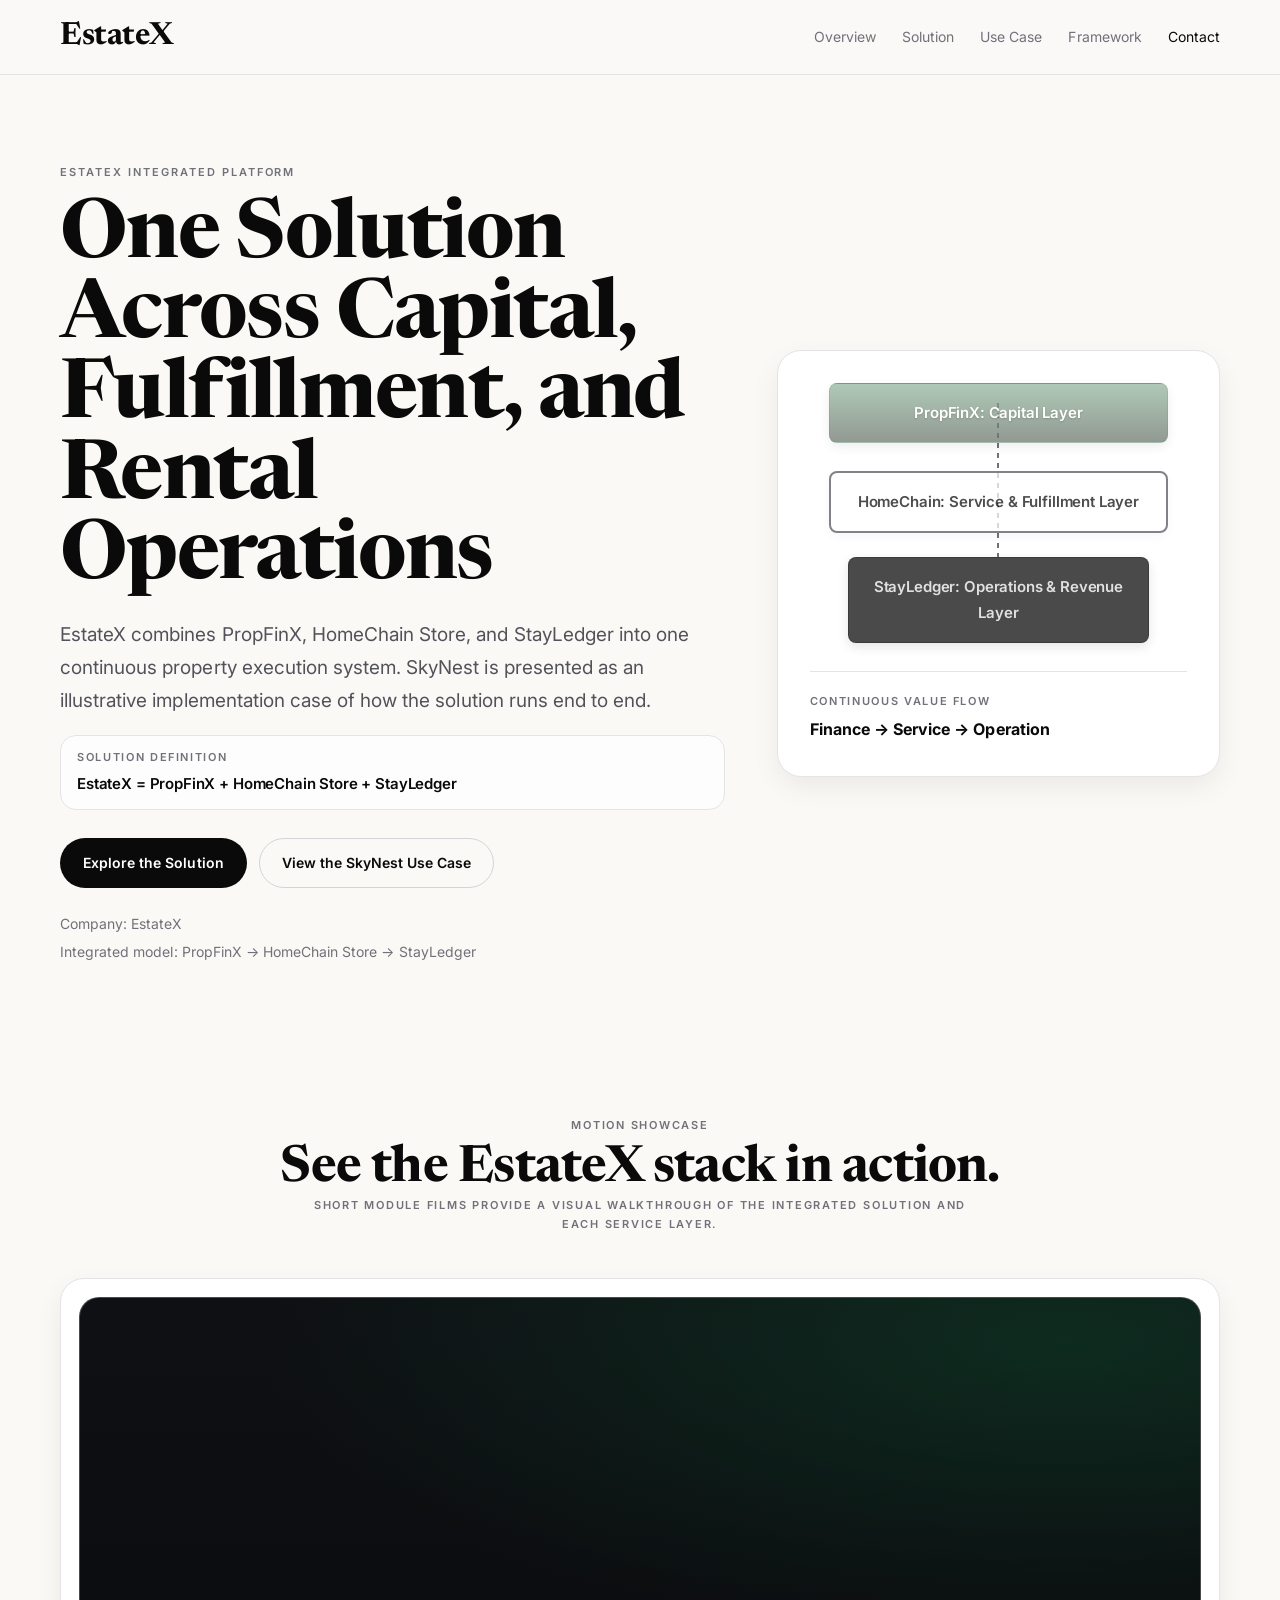
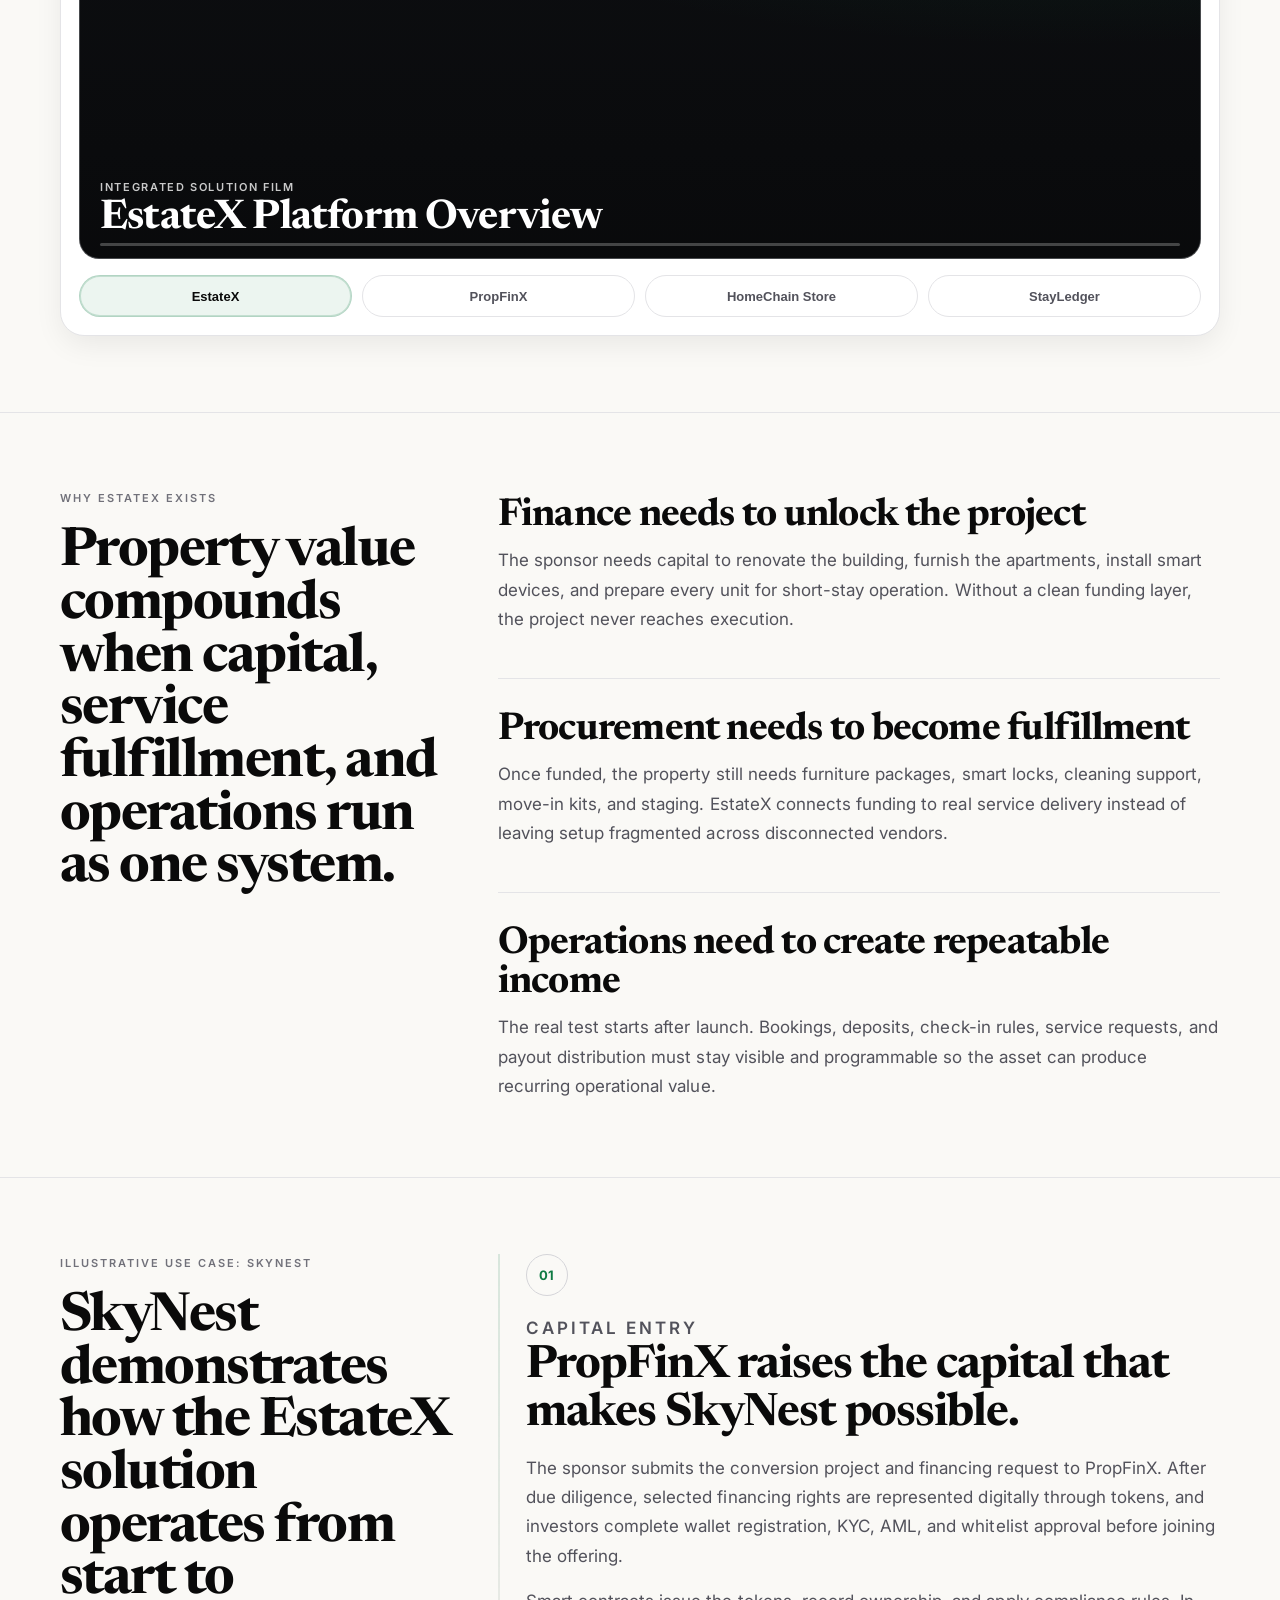
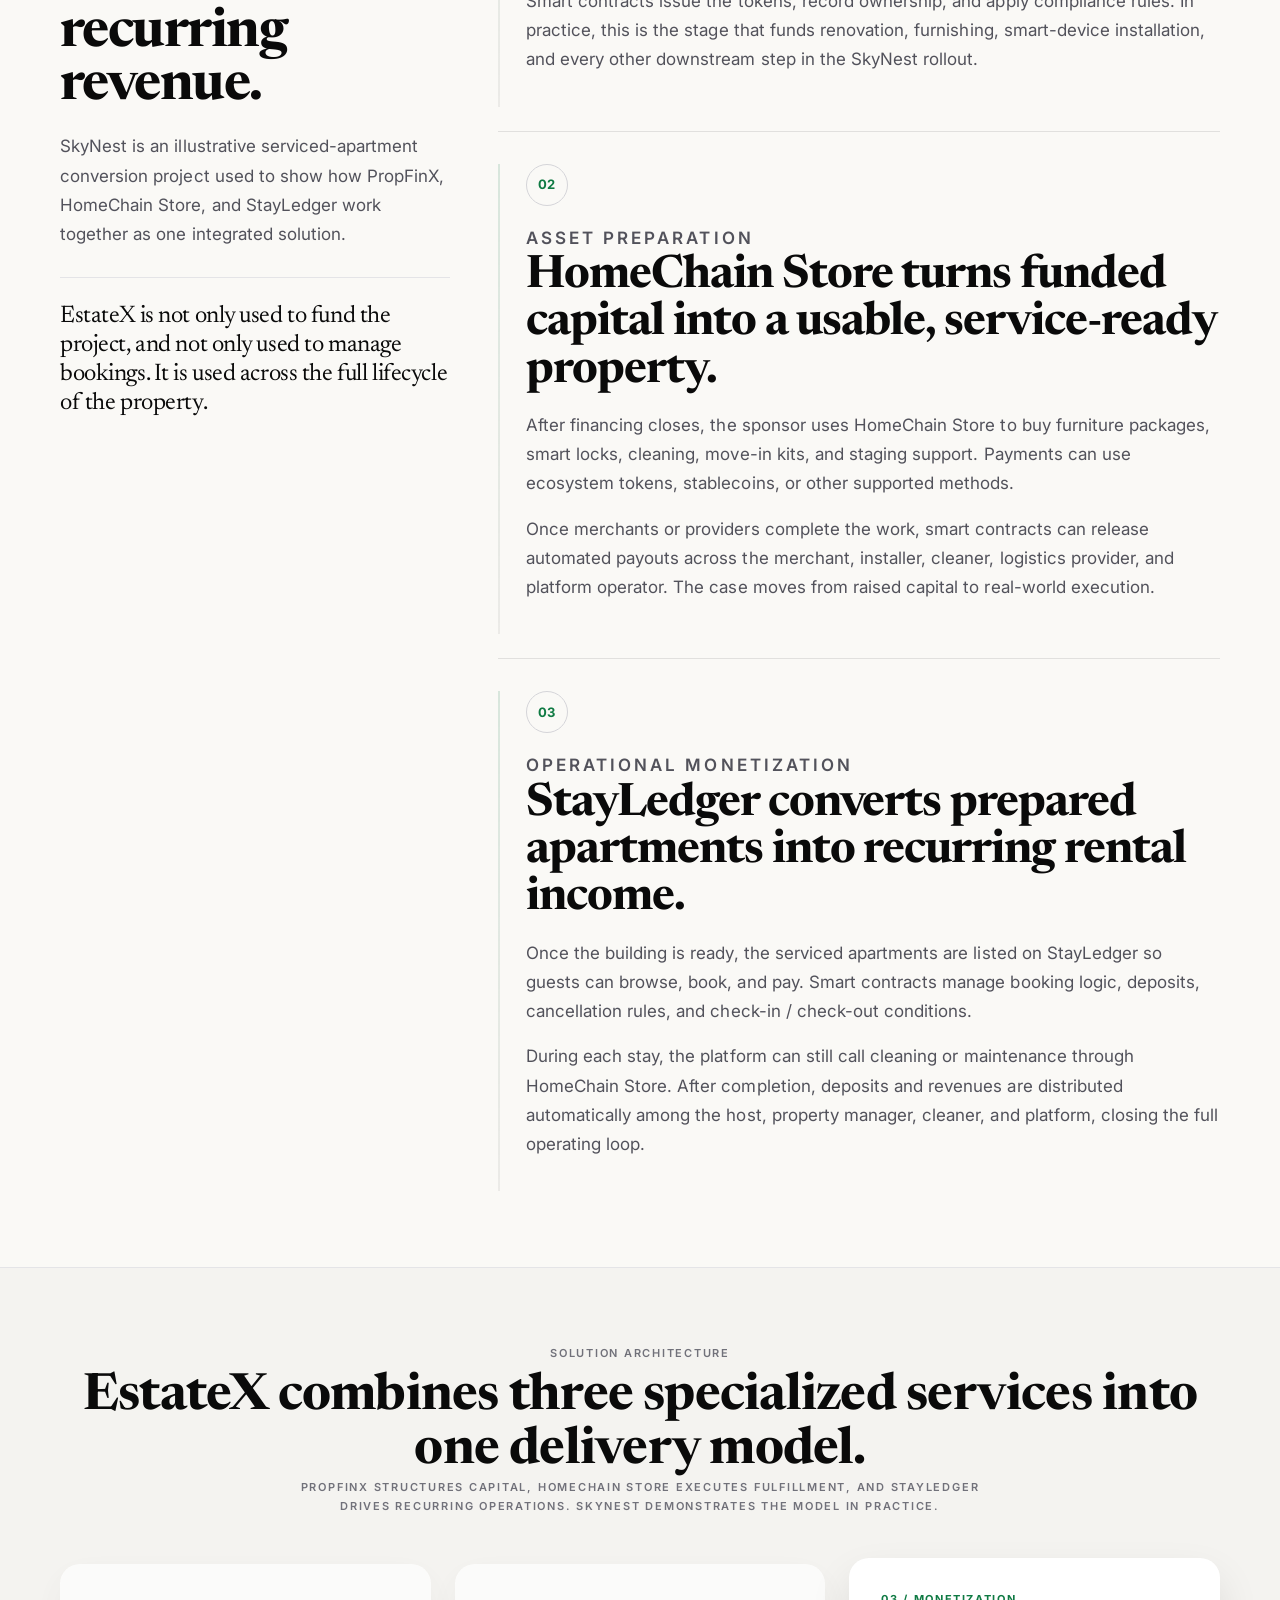
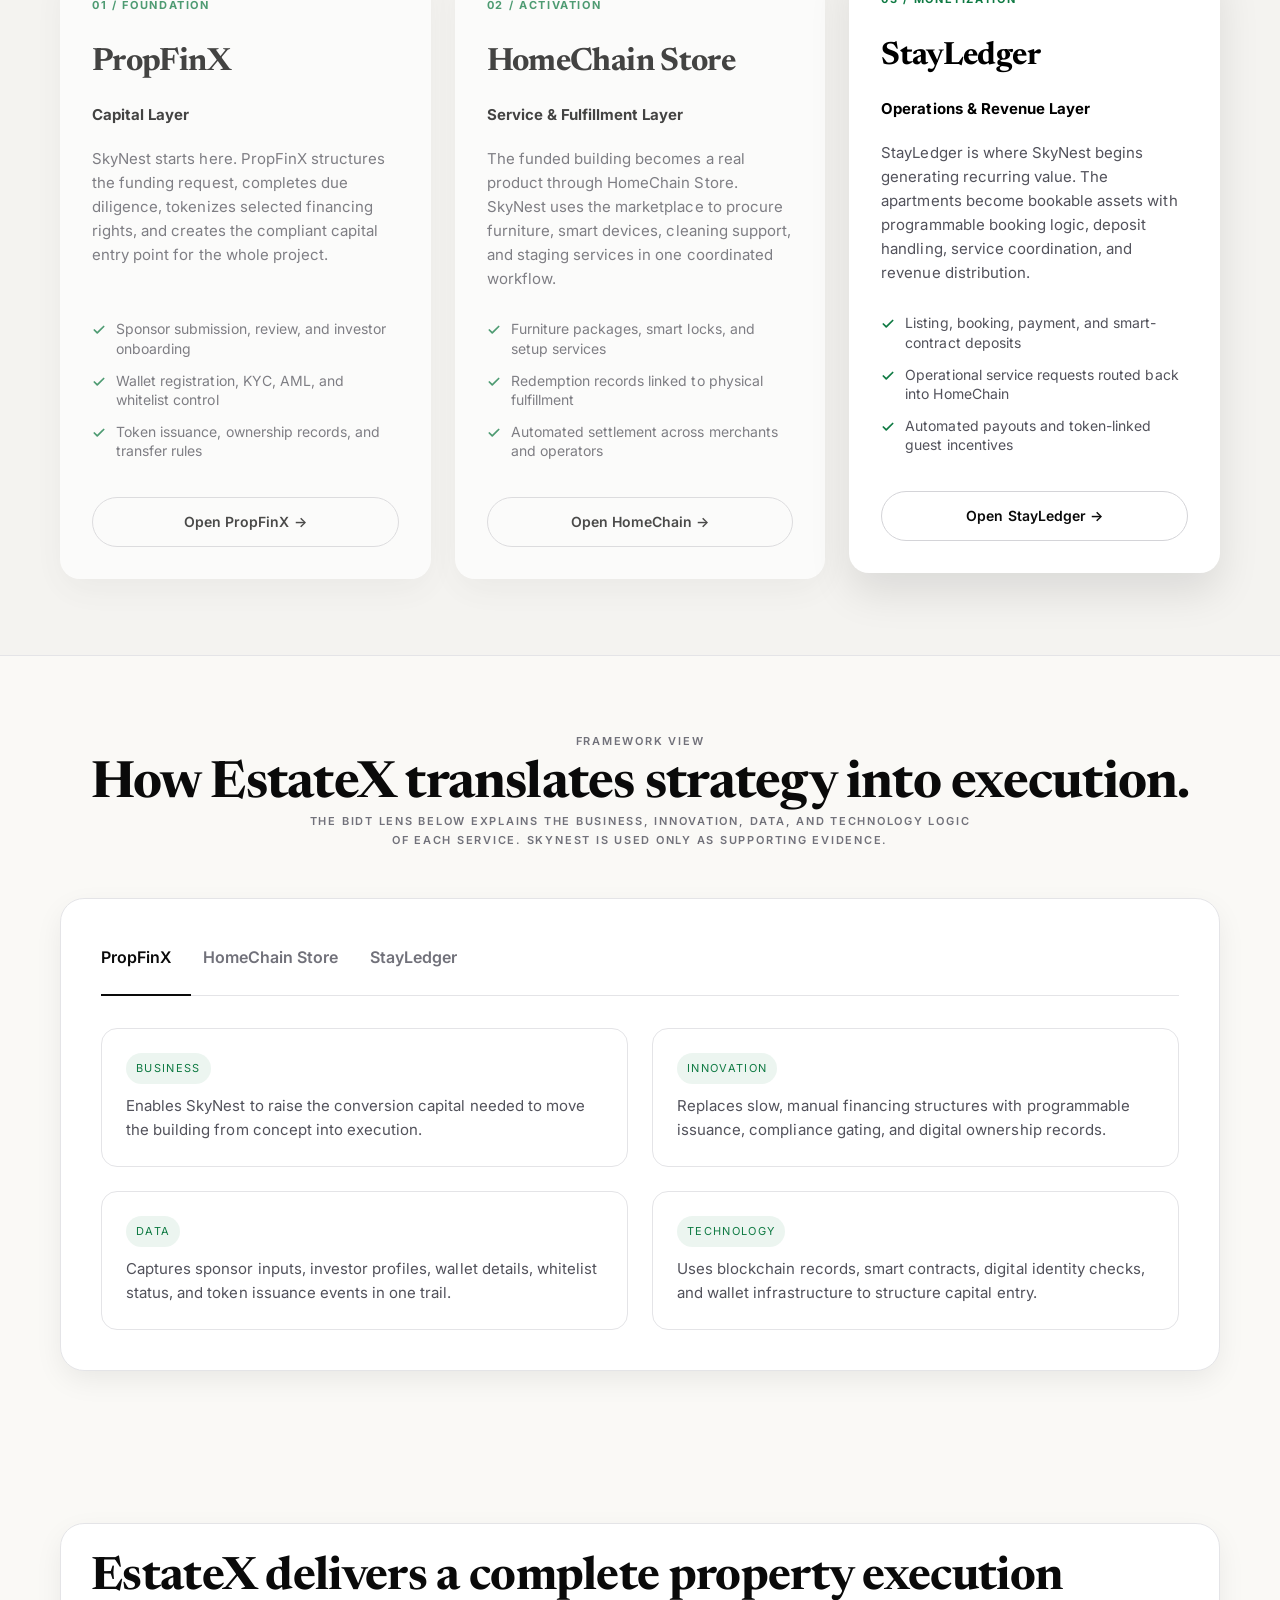
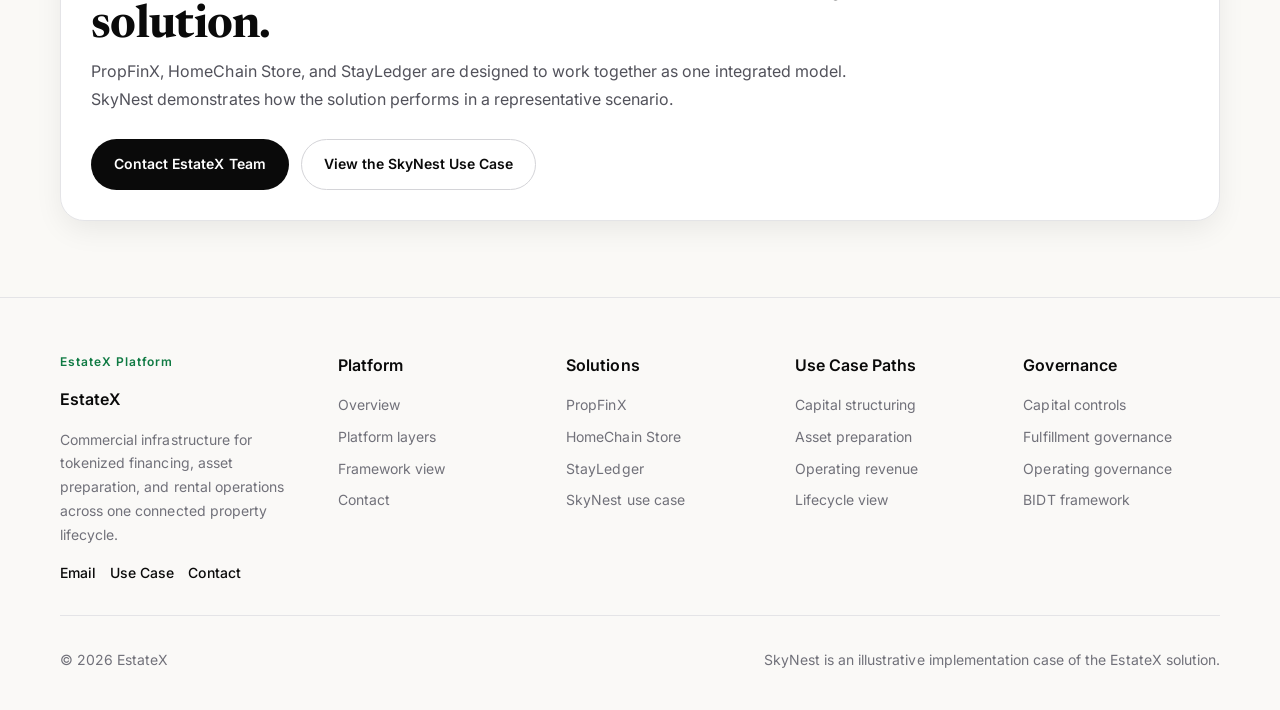
==== commit 573ca88e: "update latest code" ====
--- a/index.html
+++ b/index.html
@@ -3,7 +3,7 @@
   <head>
     <meta charset="UTF-8" />
     <meta name="viewport" content="width=device-width, initial-scale=1.0" />
-    <title>EstateX | SkyNest Case Study</title>
+    <title>EstateX | Integrated Property Solution</title>
     <link rel="preconnect" href="https://fonts.googleapis.com" />
     <link rel="preconnect" href="https://fonts.gstatic.com" crossorigin />
     <link
@@ -19,8 +19,8 @@
         <a class="brand" href="#top">EstateX</a>
         <nav class="nav">
           <a href="#overview" class="scroll-link">Overview</a>
-          <a href="#case" class="scroll-link">Case Study</a>
-          <a href="#layers" class="scroll-link">Platform Layers</a>
+          <a href="#layers" class="scroll-link">Solution</a>
+          <a href="#case" class="scroll-link">Use Case</a>
           <a href="#bidi" class="scroll-link">Framework</a>
           <a href="#cta" class="scroll-link">Contact</a>
         </nav>
@@ -32,26 +32,30 @@
       <section class="hero" data-reveal>
         <div class="shell hero-grid hero-grid-editorial">
           <article class="hero-main">
-            <p class="eyebrow">EstateX Case Study</p>
-            <h1>From Building Conversion to Recurring Income</h1>
+            <p class="eyebrow">EstateX Integrated Platform</p>
+            <h1>One Solution Across Capital, Fulfillment, and Rental Operations</h1>
             <p class="lead">
-              SkyNest Serviced Apartments shows how EstateX turns one property project into a connected Web3 business
-              flow — funding the conversion, preparing the apartments, and moving the asset into live rental revenue.
-            </p>
+              EstateX combines PropFinX, HomeChain Store, and StayLedger into one continuous property execution system.
+              SkyNest is presented as an illustrative implementation case of how the solution runs end to end.
+            </p>
+            <div class="solution-formula">
+              <p class="formula-label">Solution Definition</p>
+              <p class="formula-expression">EstateX = PropFinX + HomeChain Store + StayLedger</p>
+            </div>
             <div class="hero-actions">
-              <a href="#case" class="button solid scroll-link">Read the Case Study</a>
-              <a href="#layers" class="button ghost scroll-link">Explore the Platform Layers</a>
+              <a href="#layers" class="button solid scroll-link">Explore the Solution</a>
+              <a href="#case" class="button ghost scroll-link">View the SkyNest Use Case</a>
             </div>
             <ul class="hero-meta">
-              <li>Case focus: serviced apartment conversion into a bookable short-stay asset</li>
-              <li>Execution model: PropFinX → HomeChain Store → StayLedger</li>
+              <li>Company: EstateX</li>
+              <li>Integrated model: PropFinX → HomeChain Store → StayLedger</li>
             </ul>
           </article>
           <aside class="hero-aside premium-card">
             <div class="flow-diagram">
               <div class="flow-box top-box is-current" data-layer="propfinx">PropFinX: Capital Layer</div>
-              <div class="flow-box middle-box" data-layer="homechain">HomeChain: Service Layer</div>
-              <div class="flow-box bottom-box" data-layer="stayledger">StayLedger: Operating Layer</div>
+              <div class="flow-box middle-box" data-layer="homechain">HomeChain: Service & Fulfillment Layer</div>
+              <div class="flow-box bottom-box" data-layer="stayledger">StayLedger: Operations & Revenue Layer</div>
             </div>
             <div class="aside-note">
               <p>Continuous Value Flow</p>
@@ -61,11 +65,83 @@
         </div>
       </section>
 
+      <section id="media" class="section" data-reveal>
+        <div class="shell">
+          <header class="section-head text-center">
+            <p>Motion Showcase</p>
+            <h2>See the EstateX stack in action.</h2>
+            <p class="lead-center">
+              Short module films provide a visual walkthrough of the integrated solution and each service layer.
+            </p>
+          </header>
+          <div class="video-showcase premium-card" data-video-showcase>
+            <div class="video-stage">
+              <video
+                class="showcase-video showcase-stage-video"
+                data-stage-video
+                src="Vidoes/EstateX.mp4"
+                autoplay
+                muted
+                loop
+                playsinline
+                preload="metadata"
+              ></video>
+              <div class="stage-glow"></div>
+              <div class="stage-caption">
+                <p data-stage-kicker>Integrated Solution Film</p>
+                <h3 data-stage-title>EstateX Platform Overview</h3>
+              </div>
+              <div class="stage-progress">
+                <span data-stage-progress></span>
+              </div>
+            </div>
+            <div class="video-selector">
+              <button
+                class="video-chip is-active"
+                type="button"
+                data-video-src="Vidoes/EstateX.mp4"
+                data-video-kicker="Integrated Solution Film"
+                data-video-title="EstateX Platform Overview"
+              >
+                EstateX
+              </button>
+              <button
+                class="video-chip"
+                type="button"
+                data-video-src="Vidoes/PropFinX.mp4"
+                data-video-kicker="Capital Layer Film"
+                data-video-title="PropFinX Service Walkthrough"
+              >
+                PropFinX
+              </button>
+              <button
+                class="video-chip"
+                type="button"
+                data-video-src="Vidoes/HomeChain%20Store.mp4"
+                data-video-kicker="Fulfillment Layer Film"
+                data-video-title="HomeChain Store Service Walkthrough"
+              >
+                HomeChain Store
+              </button>
+              <button
+                class="video-chip"
+                type="button"
+                data-video-src="Vidoes/StayLedger.mp4"
+                data-video-kicker="Operations Layer Film"
+                data-video-title="StayLedger Service Walkthrough"
+              >
+                StayLedger
+              </button>
+            </div>
+          </div>
+        </div>
+      </section>
+
       <section id="overview" class="section section-divided" data-reveal>
         <div class="shell editorial-split">
           <div class="editorial-heading">
-            <p class="section-kicker">Why SkyNest Needs EstateX</p>
-            <h2>A property project only becomes valuable when capital, delivery, and operations stay connected.</h2>
+            <p class="section-kicker">Why EstateX Exists</p>
+            <h2>Property value compounds when capital, service fulfillment, and operations run as one system.</h2>
           </div>
           <div class="editorial-list">
             <article class="editorial-item">
@@ -98,11 +174,11 @@
       <section id="case" class="section" data-reveal>
         <div class="shell editorial-split case-layout">
           <div class="editorial-heading sticky-column">
-            <p class="section-kicker">SkyNest Case Study</p>
-            <h2>One hypothetical project, one complete Web3 property lifecycle.</h2>
+            <p class="section-kicker">Illustrative Use Case: SkyNest</p>
+            <h2>SkyNest demonstrates how the EstateX solution operates from start to recurring revenue.</h2>
             <p class="case-intro">
-              In the SkyNest scenario, a sponsor converts a building into furnished serviced apartments and uses the
-              EstateX stack from financing to setup to recurring rental monetization.
+              SkyNest is an illustrative serviced-apartment conversion project used to show how PropFinX, HomeChain
+              Store, and StayLedger work together as one integrated solution.
             </p>
             <div class="case-pullquote">
               <p>
@@ -164,11 +240,11 @@
       <section id="layers" class="section alternate-bg" data-reveal>
         <div class="shell">
           <header class="section-head text-center">
-            <p>Platform Layers</p>
-            <h2>SkyNest uses every part of the EstateX stack in sequence.</h2>
+            <p>Solution Architecture</p>
+            <h2>EstateX combines three specialized services into one delivery model.</h2>
             <p class="lead-center">
-              The strength of the case is not a single feature. It is the continuity between funding, setup, and
-              monetization, with service activity continuing even after launch.
+              PropFinX structures capital, HomeChain Store executes fulfillment, and StayLedger drives recurring
+              operations. SkyNest demonstrates the model in practice.
             </p>
           </header>
 
@@ -176,7 +252,7 @@
             <article class="lifecycle-card premium-card is-current" data-layer="propfinx">
               <div class="card-phase">01 / Foundation</div>
               <h3>PropFinX</h3>
-              <p class="card-subtitle">Financing the conversion</p>
+              <p class="card-subtitle">Capital Layer</p>
               <p class="card-desc">
                 SkyNest starts here. PropFinX structures the funding request, completes due diligence, tokenizes
                 selected financing rights, and creates the compliant capital entry point for the whole project.
@@ -192,7 +268,7 @@
             <article class="lifecycle-card premium-card" data-layer="homechain">
               <div class="card-phase">02 / Activation</div>
               <h3>HomeChain Store</h3>
-              <p class="card-subtitle">Preparing the apartments</p>
+              <p class="card-subtitle">Service & Fulfillment Layer</p>
               <p class="card-desc">
                 The funded building becomes a real product through HomeChain Store. SkyNest uses the marketplace to
                 procure furniture, smart devices, cleaning support, and staging services in one coordinated workflow.
@@ -208,7 +284,7 @@
             <article class="lifecycle-card premium-card" data-layer="stayledger">
               <div class="card-phase">03 / Monetization</div>
               <h3>StayLedger</h3>
-              <p class="card-subtitle">Running the income layer</p>
+              <p class="card-subtitle">Operations & Revenue Layer</p>
               <p class="card-desc">
                 StayLedger is where SkyNest begins generating recurring value. The apartments become bookable assets
                 with programmable booking logic, deposit handling, service coordination, and revenue distribution.
@@ -228,10 +304,10 @@
         <div class="shell">
           <header class="section-head text-center">
             <p>Framework View</p>
-            <h2>SkyNest shows how strategy becomes an operating system.</h2>
+            <h2>How EstateX translates strategy into execution.</h2>
             <p class="lead-center">
-              Instead of abstract platform language, the BIDT view below explains how each EstateX layer contributes
-              to the business case for one property conversion project.
+              The BIDT lens below explains the business, innovation, data, and technology logic of each service. SkyNest
+              is used only as supporting evidence.
             </p>
           </header>
 
@@ -313,15 +389,15 @@
       <section id="cta" class="section" data-reveal>
         <div class="shell cta premium-card">
           <div>
-            <h2>EstateX makes one property case read like one coherent operating model.</h2>
+            <h2>EstateX delivers a complete property execution solution.</h2>
             <p>
-              SkyNest demonstrates how tokenized financing, property-service procurement, and rental operations can
-              behave as one connected business system instead of three disconnected tools.
+              PropFinX, HomeChain Store, and StayLedger are designed to work together as one integrated model. SkyNest
+              demonstrates how the solution performs in a representative scenario.
             </p>
           </div>
           <div class="cta-actions">
-            <a class="button solid" href="mailto:contact@estatex.io">Contact EstateX</a>
-            <a class="button ghost scroll-link" href="#case">Review the Case Study</a>
+            <a class="button solid" href="mailto:contact@estatex.io">Contact EstateX Team</a>
+            <a class="button ghost scroll-link" href="#case">View the SkyNest Use Case</a>
           </div>
         </div>
       </section>
@@ -331,7 +407,7 @@
       <div class="shell">
         <div class="footer-grid">
           <div class="footer-brand">
-            <p class="footer-badge">EstateX Case Study</p>
+            <p class="footer-badge">EstateX Platform</p>
             <h3>EstateX</h3>
             <p>
               Commercial infrastructure for tokenized financing, asset preparation, and rental operations across one
@@ -339,7 +415,7 @@
             </p>
             <div class="footer-social">
               <a href="mailto:contact@estatex.io">Email</a>
-              <a href="#case" class="scroll-link">Case Study</a>
+              <a href="#case" class="scroll-link">Use Case</a>
               <a href="#cta" class="scroll-link">Contact</a>
             </div>
           </div>
@@ -358,11 +434,11 @@
               <a href="propfinx.html">PropFinX</a>
               <a href="homechain.html">HomeChain Store</a>
               <a href="stayledger.html">StayLedger</a>
-              <a href="#case" class="scroll-link">SkyNest case study</a>
+              <a href="#case" class="scroll-link">SkyNest use case</a>
             </div>
           </div>
           <div class="footer-column">
-            <h4>Chapters</h4>
+            <h4>Use Case Paths</h4>
             <div class="footer-links">
               <a href="propfinx.html#case">Capital structuring</a>
               <a href="homechain.html#case">Asset preparation</a>
@@ -382,7 +458,7 @@
         </div>
         <div class="footer-bottom">
           <p>© 2026 EstateX</p>
-          <p>Built around the SkyNest case study.</p>
+          <p>SkyNest is an illustrative implementation case of the EstateX solution.</p>
         </div>
       </div>
     </footer>
--- a/styles.css
+++ b/styles.css
@@ -135,6 +135,31 @@
   max-width: 760px;
   font-size: 19px;
   color: var(--ink-600);
+}
+
+.solution-formula {
+  margin-top: 18px;
+  border: 1px solid var(--line);
+  border-radius: 16px;
+  padding: 12px 16px;
+  background: rgba(255, 255, 255, 0.75);
+}
+
+.formula-label {
+  margin: 0 0 4px;
+  color: var(--ink-500);
+  font-size: 11px;
+  font-weight: 600;
+  letter-spacing: 0.15em;
+  text-transform: uppercase;
+}
+
+.formula-expression {
+  margin: 0;
+  color: var(--ink-950);
+  font-size: 15px;
+  font-weight: 600;
+  letter-spacing: -0.01em;
 }
 
 .hero-actions {
@@ -1469,7 +1494,174 @@
   flex-wrap: wrap;
 }
 
+.video-showcase {
+  margin-top: 36px;
+  padding: 18px;
+  display: grid;
+  gap: 16px;
+}
+
+.video-stage {
+  position: relative;
+  border-radius: 20px;
+  overflow: hidden;
+  border: 1px solid rgba(255, 255, 255, 0.24);
+  min-height: clamp(280px, 48vw, 460px);
+  background: #0f1115;
+}
+
+.showcase-stage-video,
+.module-video {
+  width: 100%;
+  height: 100%;
+  object-fit: cover;
+  display: block;
+  transition: opacity 0.34s ease, transform 0.34s ease, filter 0.34s ease;
+}
+
+.showcase-stage-video {
+  min-height: clamp(280px, 48vw, 460px);
+}
+
+.showcase-stage-video.is-switching {
+  opacity: 0.24;
+  transform: scale(1.01);
+  filter: saturate(0.86);
+}
+
+.stage-glow {
+  position: absolute;
+  inset: 0;
+  background:
+    radial-gradient(120% 90% at 88% 8%, rgba(15, 122, 67, 0.26), transparent 60%),
+    linear-gradient(180deg, rgba(5, 5, 5, 0.08), rgba(5, 5, 5, 0.6));
+  pointer-events: none;
+}
+
+.stage-caption {
+  position: absolute;
+  left: 20px;
+  bottom: 18px;
+  right: 20px;
+  display: grid;
+  gap: 2px;
+}
+
+.stage-caption p {
+  margin: 0;
+  color: rgba(255, 255, 255, 0.78);
+  font-size: 11px;
+  letter-spacing: 0.15em;
+  text-transform: uppercase;
+  font-weight: 600;
+}
+
+.stage-caption h3 {
+  margin: 0;
+  color: #ffffff;
+  font-family: "Newsreader", "Georgia", serif;
+  font-size: clamp(28px, 3.2vw, 42px);
+  line-height: 1;
+  letter-spacing: -0.02em;
+}
+
+.stage-progress {
+  position: absolute;
+  left: 20px;
+  right: 20px;
+  bottom: 12px;
+  height: 3px;
+  background: rgba(255, 255, 255, 0.24);
+  border-radius: 999px;
+  overflow: hidden;
+}
+
+.stage-progress span {
+  display: block;
+  width: 0%;
+  height: 100%;
+  background: linear-gradient(90deg, rgba(15, 122, 67, 0.75), rgba(255, 255, 255, 0.92));
+  transition: width 0.14s linear;
+}
+
+.video-selector {
+  display: grid;
+  grid-template-columns: repeat(4, minmax(0, 1fr));
+  gap: 10px;
+}
+
+.video-chip {
+  border: 1px solid var(--line);
+  background: rgba(255, 255, 255, 0.74);
+  border-radius: 999px;
+  min-height: 42px;
+  font-size: 13px;
+  font-weight: 600;
+  color: var(--ink-600);
+  transition: all 0.22s ease;
+}
+
+.video-chip:hover,
+.video-chip.is-active {
+  border-color: rgba(15, 122, 67, 0.26);
+  color: var(--ink-950);
+  background: rgba(15, 122, 67, 0.08);
+}
+
+.video-chip.is-active {
+  box-shadow: inset 0 0 0 1px rgba(15, 122, 67, 0.18);
+}
+
+.module-film {
+  margin-top: 18px;
+  display: grid;
+  grid-template-columns: minmax(220px, 0.9fr) minmax(0, 1.1fr);
+  gap: 20px;
+  padding: 18px;
+}
+
+.module-film-copy {
+  display: grid;
+  align-content: center;
+  gap: 8px;
+}
+
+.module-film-copy h2 {
+  margin: 0;
+  font-family: "Newsreader", "Georgia", serif;
+  font-size: clamp(30px, 3vw, 44px);
+  line-height: 1;
+  letter-spacing: -0.02em;
+}
+
+.module-film-copy p {
+  margin: 0;
+  color: var(--ink-600);
+  line-height: 1.65;
+  font-size: 15px;
+}
+
+.module-film-frame {
+  border-radius: 18px;
+  overflow: hidden;
+  border: 1px solid rgba(10, 10, 10, 0.12);
+  min-height: clamp(220px, 32vw, 320px);
+  background: #101216;
+}
+
+.module-video {
+  min-height: clamp(220px, 32vw, 320px);
+}
+
 @media (max-width: 980px) {
+  .video-selector {
+    grid-template-columns: repeat(2, minmax(0, 1fr));
+  }
+
+  .module-film {
+    grid-template-columns: 1fr;
+  }
+
   .footer-grid {
     grid-template-columns: repeat(2, minmax(0, 1fr));
   }
@@ -1488,4 +1680,24 @@
     grid-template-columns: 1fr;
     gap: 24px;
   }
-}
+
+  .video-selector {
+    grid-template-columns: 1fr;
+  }
+
+  .stage-caption {
+    left: 14px;
+    right: 14px;
+    bottom: 14px;
+  }
+
+  .stage-caption h3 {
+    font-size: 26px;
+  }
+
+  .stage-progress {
+    left: 14px;
+    right: 14px;
+    bottom: 10px;
+  }
+}
